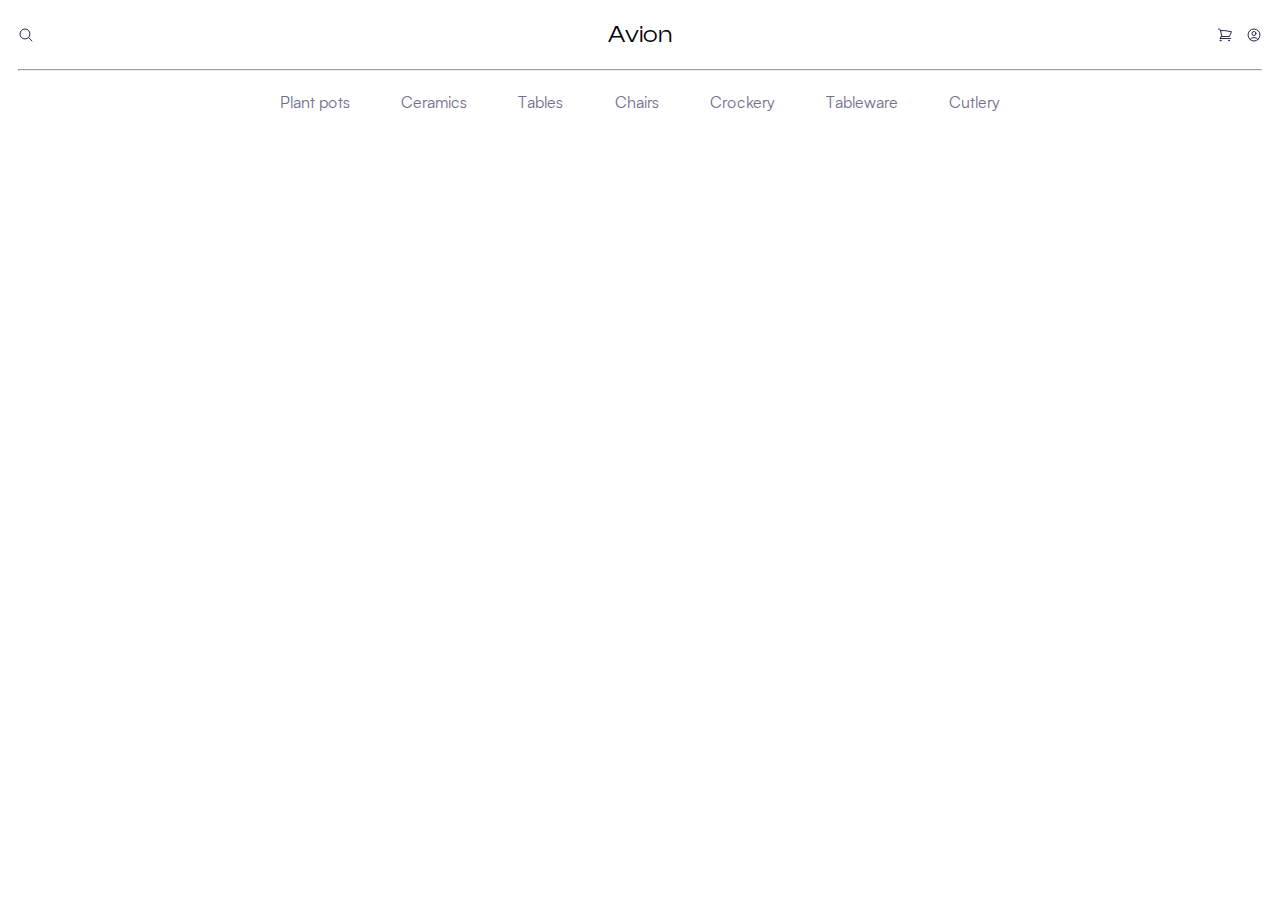
==== index.html @ 908e2b6c "Add files via upload" ====
<!DOCTYPE html>
<html lang="en">
<head>
    <meta charset="UTF-8">
    <meta name="viewport" content="width=device-width, initial-scale=1.0">
    <title>Document</title>
    <link rel="stylesheet" href="css/main.css">
</head>
<body>
    <header>
        <div>
            <svg xmlns="http://www.w3.org/2000/svg" fill="none" viewBox="0 0 24 24" stroke-width="1.5" stroke="currentColor" class="w-6 h-6">
                <path stroke-linecap="round" stroke-linejoin="round" d="m21 21-5.197-5.197m0 0A7.5 7.5 0 1 0 5.196 5.196a7.5 7.5 0 0 0 10.607 10.607Z" />
              </svg>
              <span>Avion</span>
            <div class="icons">
                  <svg xmlns="http://www.w3.org/2000/svg" fill="none" viewBox="0 0 24 24" stroke-width="1.5" stroke="currentColor" class="w-6 h-6">
                    <path stroke-linecap="round" stroke-linejoin="round" d="M2.25 3h1.386c.51 0 .955.343 1.087.835l.383 1.437M7.5 14.25a3 3 0 0 0-3 3h15.75m-12.75-3h11.218c1.121-2.3 2.1-4.684 2.924-7.138a60.114 60.114 0 0 0-16.536-1.84M7.5 14.25 5.106 5.272M6 20.25a.75.75 0 1 1-1.5 0 .75.75 0 0 1 1.5 0Zm12.75 0a.75.75 0 1 1-1.5 0 .75.75 0 0 1 1.5 0Z" />
                  </svg>
                  <svg xmlns="http://www.w3.org/2000/svg" fill="none" viewBox="0 0 24 24" stroke-width="1.5" stroke="currentColor" class="w-6 h-6">
                    <path stroke-linecap="round" stroke-linejoin="round" d="M17.982 18.725A7.488 7.488 0 0 0 12 15.75a7.488 7.488 0 0 0-5.982 2.975m11.963 0a9 9 0 1 0-11.963 0m11.963 0A8.966 8.966 0 0 1 12 21a8.966 8.966 0 0 1-5.982-2.275M15 9.75a3 3 0 1 1-6 0 3 3 0 0 1 6 0Z" />
                  </svg>               
            </div>
        </div>
        <hr>
        <nav>
            <ul>
                <li><a href="">Plant pots</a></li>
                <li><a href="">Ceramics</a></li>
                <li><a href="">Tables</a></li>
                <li><a href="">Chairs</a></li>
                <li><a href="">Crockery</a></li>
                <li><a href="">Tableware</a></li>
                <li><a href="">Cutlery</a></li>
            </ul>
        </nav>
    </header>
    
</body>
</html>
---- css/main.css ----
@font-face {
    font-family: "ClashDisplay";
    src: url(../fonts/ClashDisplay-Light.woff2);
    font-weight: 200;
}

@font-face {
    font-family: "ClashDisplay";
    src: url(../fonts/ClashDisplay-Regular.woff2);
    font-weight: 400;
}

@font-face {
    font-family: "ClashDisplay";
    src: url(../fonts/ClashDisplay-Semibold.woff2);
    font-weight: 600;
}

@font-face {
    font-family: "ClashDisplay";
    src: url(../fonts/ClashDisplay-Bold.woff2);
    font-weight: 900;
}

@font-face {
    font-family: "Satoshi";
    src: url(../fonts/Satoshi-Regular.woff2);
    font-weight: 400;
}

* {
    margin: 0;
    padding: 0;
    box-sizing: border-box;
}

:root {
    --color-white: #ffffff;
    --color-black: #000000;
    --color-lite-gray: #f9f9f9;
    --color-dark-primary: #2a254b;
    --color-nav-links: #726e8d;
}

header {
    display: grid;
    row-gap: 20px;
    padding: 0 2vh;
    padding-top: 20px;

}

header>div {
    display: grid;
    grid-template-columns: repeat(3, 1fr);
    align-items: center;
}

header>div span {
    justify-self: center;
    font-family: ClashDisplay;
    font-size: 24px;
}

header>div div.icons {
    justify-self: end;
    display: grid;
    column-gap: 1vw;
    grid-template-columns: repeat(2, 1fr);
}

header>div svg{
    height: 16px;
    color: var(--color-dark-primary);
}

header nav {
    justify-self: center;
}

header nav ul {
    list-style-type: none;
    display: flex;
    column-gap: 4vw;
}

header nav ul a {
    text-decoration: none;
    color: var(--color-nav-links);
    font-family: Satoshi;
    font-size: 16px;
}

header nav ul a:hover {
    color: var(--color-dark-primary);
    transition: all 0.7s;
}
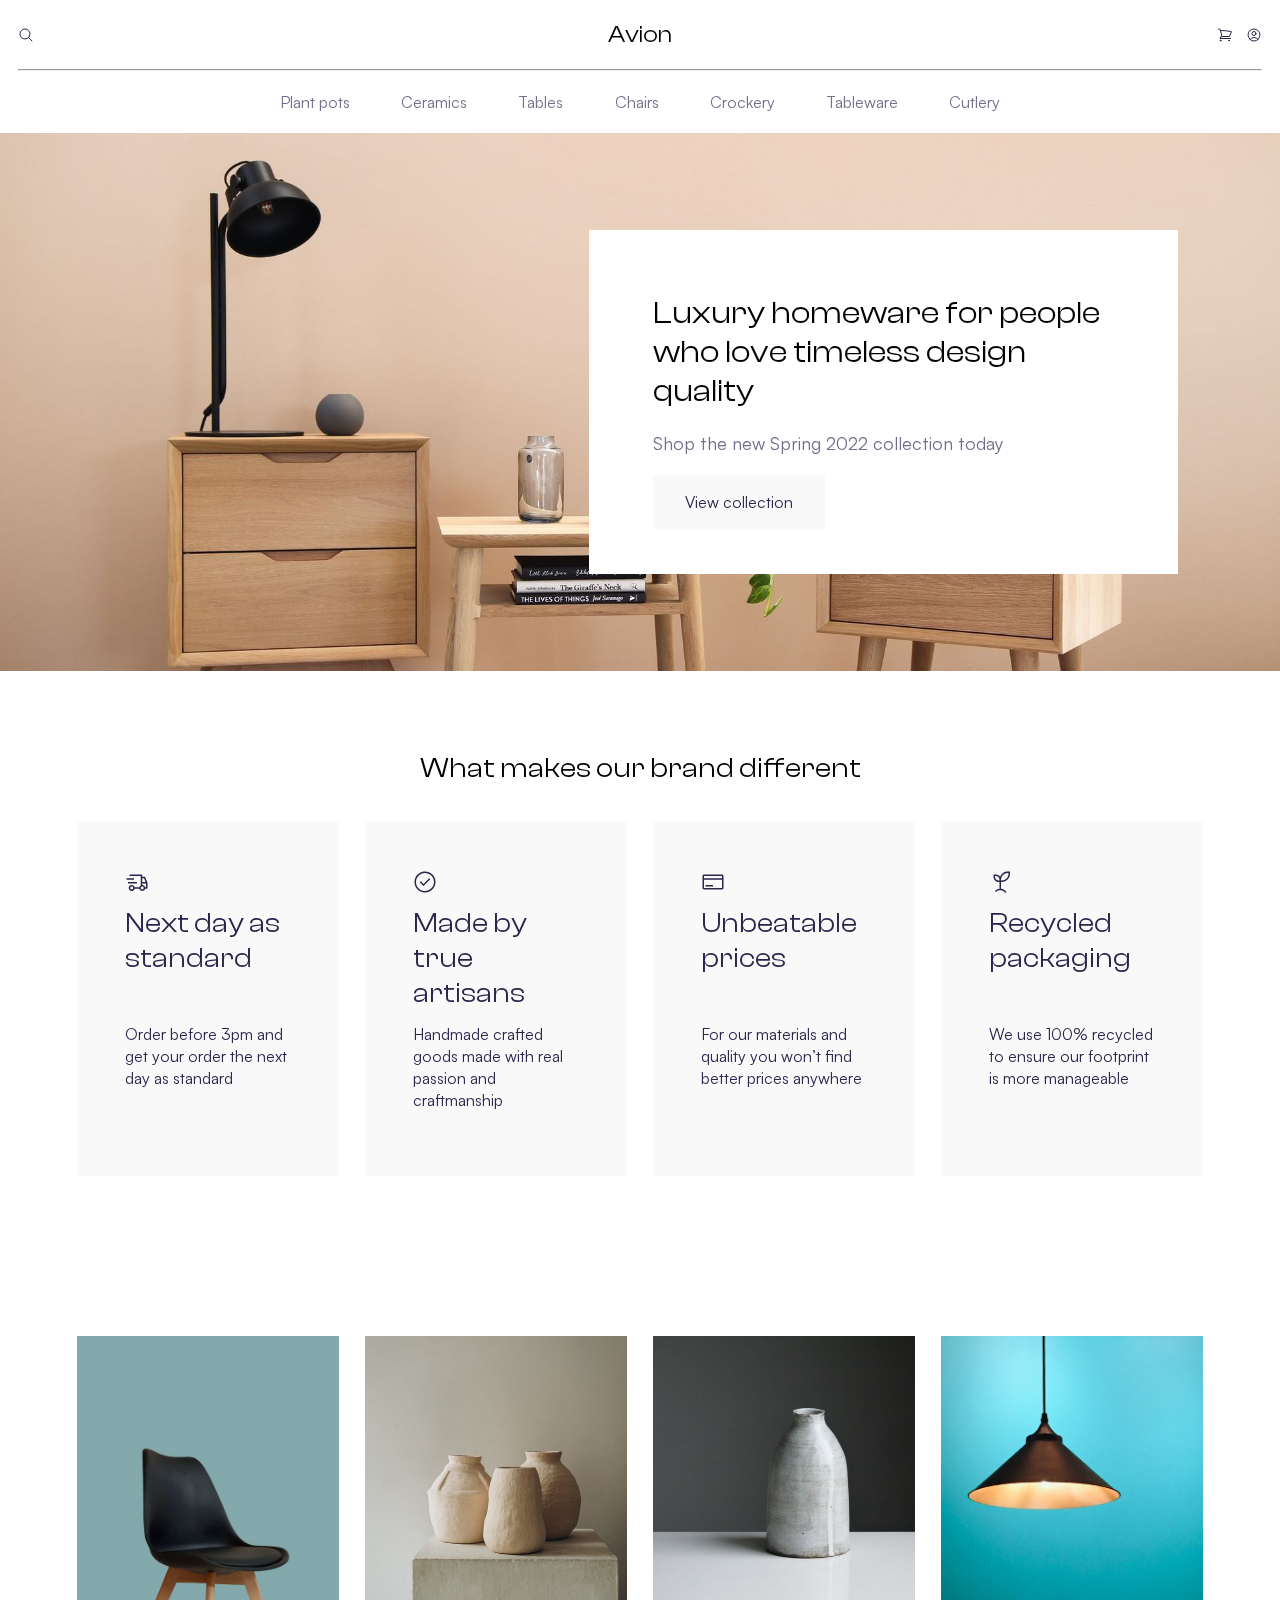
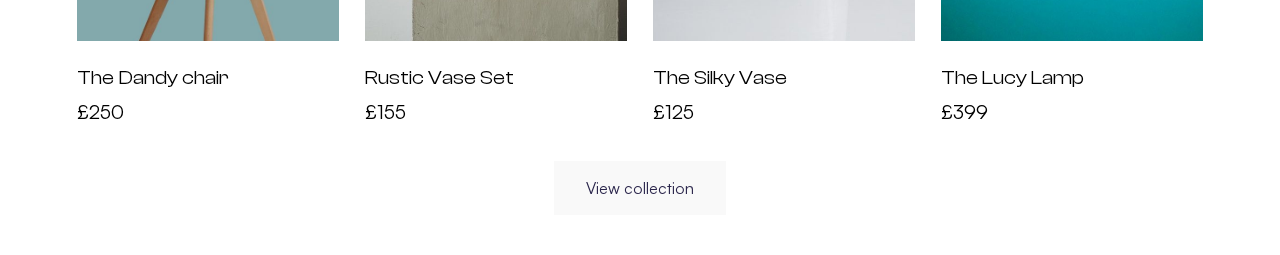
==== commit cc2fa4e3: "Add files via upload" ====
--- a/index.html
+++ b/index.html
@@ -35,6 +35,76 @@
             </ul>
         </nav>
     </header>
-    
+    <main>
+        <section class="header">
+            <div>
+                <h1>Luxury homeware for people who love timeless design quality</h1>
+                <span>Shop the new Spring 2022 collection today</span>
+                <a href="" class="btn">View collection</a>
+            </div>
+        </section>
+        <section class="our-brand">
+            <h2>What makes our brand different</h2>
+            <div>
+                <article>
+                    <svg width="24" height="24" viewBox="0 0 24 24" fill="none" xmlns="http://www.w3.org/2000/svg">
+                        <rect width="24" height="24" fill="white" style="mix-blend-mode:multiply"/>
+                        <path d="M12 12H3V13.5H12V12Z" fill="#2A254B"/>
+                        <path d="M9 8.25H1.5V9.75H9V8.25Z" fill="#2A254B"/>
+                        <path d="M22.4392 12.4548L20.1892 7.2048C20.1315 7.06979 20.0355 6.95469 19.9129 6.87383C19.7904 6.79297 19.6468 6.74991 19.5 6.75H17.25V5.25C17.25 5.05109 17.171 4.86032 17.0303 4.71967C16.8897 4.57902 16.6989 4.5 16.5 4.5H4.5V6H15.75V15.4172C15.4083 15.6156 15.1092 15.8797 14.8701 16.1943C14.6309 16.5089 14.4564 16.8677 14.3566 17.25H9.64342C9.46088 16.543 9.02675 15.9269 8.42242 15.517C7.81809 15.1072 7.08504 14.9319 6.36067 15.0239C5.63631 15.1159 4.97038 15.4689 4.48768 16.0168C4.00499 16.5647 3.73869 17.2698 3.73869 18C3.73869 18.7302 4.00499 19.4353 4.48768 19.9832C4.97038 20.5311 5.63631 20.8841 6.36067 20.9761C7.08504 21.0681 7.81809 20.8928 8.42242 20.483C9.02675 20.0731 9.46088 19.457 9.64342 18.75H14.3566C14.5201 19.3933 14.8934 19.9638 15.4174 20.3712C15.9414 20.7787 16.5862 20.9999 17.25 20.9999C17.9138 20.9999 18.5586 20.7787 19.0826 20.3712C19.6066 19.9638 19.9799 19.3933 20.1434 18.75H21.75C21.9489 18.75 22.1397 18.671 22.2803 18.5303C22.421 18.3897 22.5 18.1989 22.5 18V12.75C22.5 12.6485 22.4793 12.548 22.4392 12.4548ZM6.75 19.5C6.45333 19.5 6.16332 19.412 5.91665 19.2472C5.66997 19.0824 5.47771 18.8481 5.36418 18.574C5.25065 18.2999 5.22094 17.9983 5.27882 17.7074C5.3367 17.4164 5.47956 17.1491 5.68934 16.9393C5.89912 16.7296 6.16639 16.5867 6.45736 16.5288C6.74834 16.4709 7.04994 16.5006 7.32403 16.6142C7.59811 16.7277 7.83238 16.92 7.9972 17.1666C8.16203 17.4133 8.25 17.7033 8.25 18C8.24954 18.3977 8.09136 18.779 7.81016 19.0602C7.52895 19.3414 7.14768 19.4995 6.75 19.5ZM17.25 8.25H19.0056L20.6129 12H17.25V8.25ZM17.25 19.5C16.9533 19.5 16.6633 19.412 16.4166 19.2472C16.17 19.0824 15.9777 18.8481 15.8642 18.574C15.7506 18.2999 15.7209 17.9983 15.7788 17.7074C15.8367 17.4164 15.9796 17.1491 16.1893 16.9393C16.3991 16.7296 16.6664 16.5867 16.9574 16.5288C17.2483 16.4709 17.5499 16.5006 17.824 16.6142C18.0981 16.7277 18.3324 16.92 18.4972 17.1666C18.662 17.4133 18.75 17.7033 18.75 18C18.7495 18.3977 18.5914 18.779 18.3102 19.0602C18.0289 19.3414 17.6477 19.4995 17.25 19.5ZM21 17.25H20.1434C19.9782 16.6076 19.6045 16.0382 19.0808 15.631C18.5572 15.2239 17.9133 15.0019 17.25 15V13.5H21V17.25Z" fill="#2A254B"/>
+                        </svg>                                            
+                    <h3>Next day as standard</h3>
+                    <p>Order before 3pm and get your order the next day as standard</p>
+                </article>
+                <article>
+                    <svg width="24" height="24" viewBox="0 0 24 24" fill="none" xmlns="http://www.w3.org/2000/svg">
+                        <rect width="24" height="24" fill="white" style="mix-blend-mode:multiply"/>
+                        <path d="M10.5 16.0605L6.75 12.3097L7.80976 11.25L10.5 13.9395L16.1888 8.25L17.25 9.31125L10.5 16.0605Z" fill="#2A254B"/>
+                        <path d="M12 1.5C9.9233 1.5 7.89323 2.11581 6.16652 3.26957C4.4398 4.42332 3.09399 6.0632 2.29927 7.98182C1.50455 9.90045 1.29661 12.0116 1.70176 14.0484C2.1069 16.0852 3.10693 17.9562 4.57538 19.4246C6.04383 20.8931 7.91476 21.8931 9.95156 22.2982C11.9884 22.7034 14.0996 22.4955 16.0182 21.7007C17.9368 20.906 19.5767 19.5602 20.7304 17.8335C21.8842 16.1068 22.5 14.0767 22.5 12C22.5 9.21523 21.3938 6.54451 19.4246 4.57538C17.4555 2.60625 14.7848 1.5 12 1.5ZM12 21C10.22 21 8.47992 20.4722 6.99987 19.4832C5.51983 18.4943 4.36628 17.0887 3.68509 15.4442C3.0039 13.7996 2.82567 11.99 3.17294 10.2442C3.5202 8.49836 4.37737 6.89471 5.63604 5.63604C6.89472 4.37737 8.49836 3.5202 10.2442 3.17293C11.99 2.82567 13.7996 3.0039 15.4442 3.68508C17.0887 4.36627 18.4943 5.51983 19.4832 6.99987C20.4722 8.47991 21 10.22 21 12C21 14.3869 20.0518 16.6761 18.364 18.364C16.6761 20.0518 14.387 21 12 21Z" fill="#2A254B"/>
+                        </svg>
+                    <h3>Made by true artisans</h3>
+                    <p>Handmade crafted goods made with real passion and craftmanship</p>
+                </article>
+                <article>
+                    <svg width="24" height="24" viewBox="0 0 24 24" fill="none" xmlns="http://www.w3.org/2000/svg">
+                        <rect width="24" height="24" fill="white" style="mix-blend-mode:multiply"/>
+                        <path d="M21 4.5H3C2.60218 4.5 2.22064 4.65804 1.93934 4.93934C1.65804 5.22064 1.5 5.60218 1.5 6V18C1.5 18.3978 1.65804 18.7794 1.93934 19.0607C2.22064 19.342 2.60218 19.5 3 19.5H21C21.3978 19.5 21.7794 19.342 22.0607 19.0607C22.342 18.7794 22.5 18.3978 22.5 18V6C22.5 5.60218 22.342 5.22064 22.0607 4.93934C21.7794 4.65804 21.3978 4.5 21 4.5ZM21 6V8.25H3V6H21ZM3 18V9.75H21V18H3Z" fill="#2A254B"/>
+                        <path d="M12 15H4.5V16.5H12V15Z" fill="#2A254B"/>
+                        </svg>                                           
+                    <h3>Unbeatable prices</h3>
+                    <p>For our materials and quality you won’t find better prices anywhere</p>
+                </article>
+                <article>
+                    <svg width="24" height="24" viewBox="0 0 24 24" fill="none" xmlns="http://www.w3.org/2000/svg">
+                        <rect width="24" height="24" fill="white" style="mix-blend-mode:multiply"/>
+                        <path d="M18.75 1.5C17.0878 1.50275 15.4651 2.00708 14.0942 2.94704C12.7232 3.887 11.6679 5.21881 11.0662 6.7683C10.5841 6.06903 9.93949 5.49727 9.18767 5.10216C8.43584 4.70705 7.59932 4.50041 6.75 4.5H4.5V6.75C4.50155 8.14191 5.05517 9.47637 6.0394 10.4606C7.02363 11.4448 8.35809 11.9985 9.75 12H10.5V18.787C8.7773 18.9554 7.16718 19.7191 5.94675 20.9465L7.00725 22.0071C7.63464 21.3798 8.39333 20.8995 9.22869 20.6006C10.064 20.3018 10.9553 20.192 11.8382 20.279C12.7211 20.3661 13.5737 20.6478 14.3347 21.104C15.0956 21.5602 15.7459 22.1794 16.2387 22.9172L17.4849 22.0826C16.8701 21.1638 16.0593 20.3926 15.111 19.8244C14.1626 19.2562 13.1002 18.9052 12 18.7965V12H12.75C14.9373 11.9975 17.0343 11.1275 18.5809 9.58089C20.1275 8.03425 20.9975 5.93727 21 3.75V1.5H18.75ZM9.75 10.5C8.75579 10.4989 7.80262 10.1034 7.0996 9.4004C6.39658 8.69738 6.00113 7.74421 6 6.75V6H6.75C7.74423 6.00107 8.69744 6.3965 9.40047 7.09953C10.1035 7.80256 10.4989 8.75577 10.5 9.75V10.5H9.75ZM19.5 3.75C19.498 5.5396 18.7862 7.25534 17.5208 8.52078C16.2553 9.78622 14.5396 10.498 12.75 10.5H12V9.75C12.002 7.9604 12.7138 6.24466 13.9792 4.97922C15.2447 3.71378 16.9604 3.00199 18.75 3H19.5V3.75Z" fill="#2A254B"/>
+                        </svg>      
+                    <h3>Recycled packaging</h3>
+                    <p>We use 100% recycled to ensure our footprint is more manageable</p>
+                </article>
+            </div>
+        </section>
+        <section class="new-tovar">
+            <div>
+                <article>
+                    <img src="image/tovar/stul.jpg" alt="">
+                    <p>The Dandy chair<span>£250</span></p>
+                </article>
+                <article>
+                    <img src="image/tovar/gorshok.jpg" alt="">
+                    <p>Rustic Vase Set<span>£155</span></p>
+                </article>
+                <article>
+                    <img src="image/tovar/vaza.jpg" alt="">
+                    <p>The Silky Vase<span>£125</span></p>
+                </article>
+                <article>
+                    <img src="image/tovar/svetilnik.jpg" alt="">
+                    <p>The Lucy Lamp<span>£399</span></p>
+                </article>
+            </div>
+            <a href="" class="btn">View collection</a>
+        </section>
+    </main>
 </body>
 </html>--- a/css/main.css
+++ b/css/main.css
@@ -42,12 +42,25 @@
     --color-nav-links: #726e8d;
 }
 
+.btn {
+    text-decoration: none;
+    color: var(--color-dark-primary);
+    background-color: var(--color-lite-gray);
+    padding: 16px 32px;
+    font-family: Satoshi;
+    font-size: 16px;
+}
+
+.btn:hover {
+    transition: all 0.8s;
+    color: var(--color-lite-gray);
+    background-color: var(--color-dark-primary);
+}
+
 header {
     display: grid;
     row-gap: 20px;
-    padding: 0 2vh;
-    padding-top: 20px;
-
+    padding: 20px 2vh;
 }
 
 header>div {
@@ -94,4 +107,134 @@
 header nav ul a:hover {
     color: var(--color-dark-primary);
     transition: all 0.7s;
+}
+
+main section.header {
+    background-image: url(../image/sectionheader.jpg);
+    height: 42vw;
+    background-size: cover;
+    background-repeat: no-repeat;
+    background-position: 0% 20%;
+    display: grid;
+    grid-template-columns: repeat(2, 1fr);
+    align-items: center;
+    padding-right: 8vw;
+}
+
+main section.header div {
+    display: grid;
+    row-gap: 20px;
+    background-color: var(--color-white);
+    grid-column: 2/3;
+    grid-template-rows: max-content;
+    height: 64%;
+    padding: 5vw;
+    align-items: center;
+}
+
+main section.header div h1 {
+    font-family: "ClashDisplay";
+    font-size: 32px;
+    font-weight: 400;
+}
+
+main section.header div span {
+    font-family: "Satoshi";
+    font-size: 18px;
+    color: var(--color-nav-links);
+}
+
+main section.header div a {
+    align-self: end;
+    justify-self: start;
+
+}
+
+main section.our-brand {
+    padding: 80px 6vw;
+    display: grid;
+    row-gap: 36px;
+}
+
+main section.our-brand h2 {
+    font-family: "ClashDisplay";
+    font-size: 28px;
+    text-align: center;
+    font-weight: 400;
+}
+
+main section.our-brand div {
+    display: grid;
+    grid-template-columns: repeat(4, 1fr);
+    column-gap: 2vw;
+}
+
+main section.our-brand div article {
+    display: grid;
+    grid-template-rows: 24px repeat(2, 1fr);
+    row-gap: 12px;
+    padding: 48px;
+    background-color: var(--color-lite-gray);
+    color: var(--color-dark-primary);
+}
+
+main section.our-brand div article svg {
+    height: 100%;
+}
+
+main section.our-brand div article h3 {
+    font-family: "ClashDisplay";
+    font-size: 28px;
+    font-weight: 400;
+}
+
+main section.our-brand div article p {
+    font-family: Satoshi;
+}
+
+main section.new-tovar {
+    padding: 80px 6vw;
+    display: grid;
+    row-gap: 36px;
+    padding-bottom: 40px;
+}
+
+main section.new-tovar div {
+    display: grid;
+    column-gap: 2vw;
+    grid-template-columns: repeat(4, 1fr);
+}
+
+main section.new-tovar article {
+    display: grid;
+    grid-template-rows: 305px 1fr;
+    row-gap: 24px;
+}
+
+main section.new-tovar div img {
+    width: 100%;
+    height: 100%;
+    object-fit: cover;
+}
+
+main section.new-tovar article:hover {
+    transform: scale(1.05);
+    transition: all 0.8s;
+}
+
+main section.new-tovar div p {
+    font-family: "ClashDisplay";
+    font-size: 20px;
+    font-weight: 400;
+    display: flex;
+    flex-direction: column;
+    row-gap: 8px;
+}
+
+main section.new-tovar div p span {
+    font-family: Satoshi;
+}
+
+main section.new-tovar a {
+    justify-self: center;
 }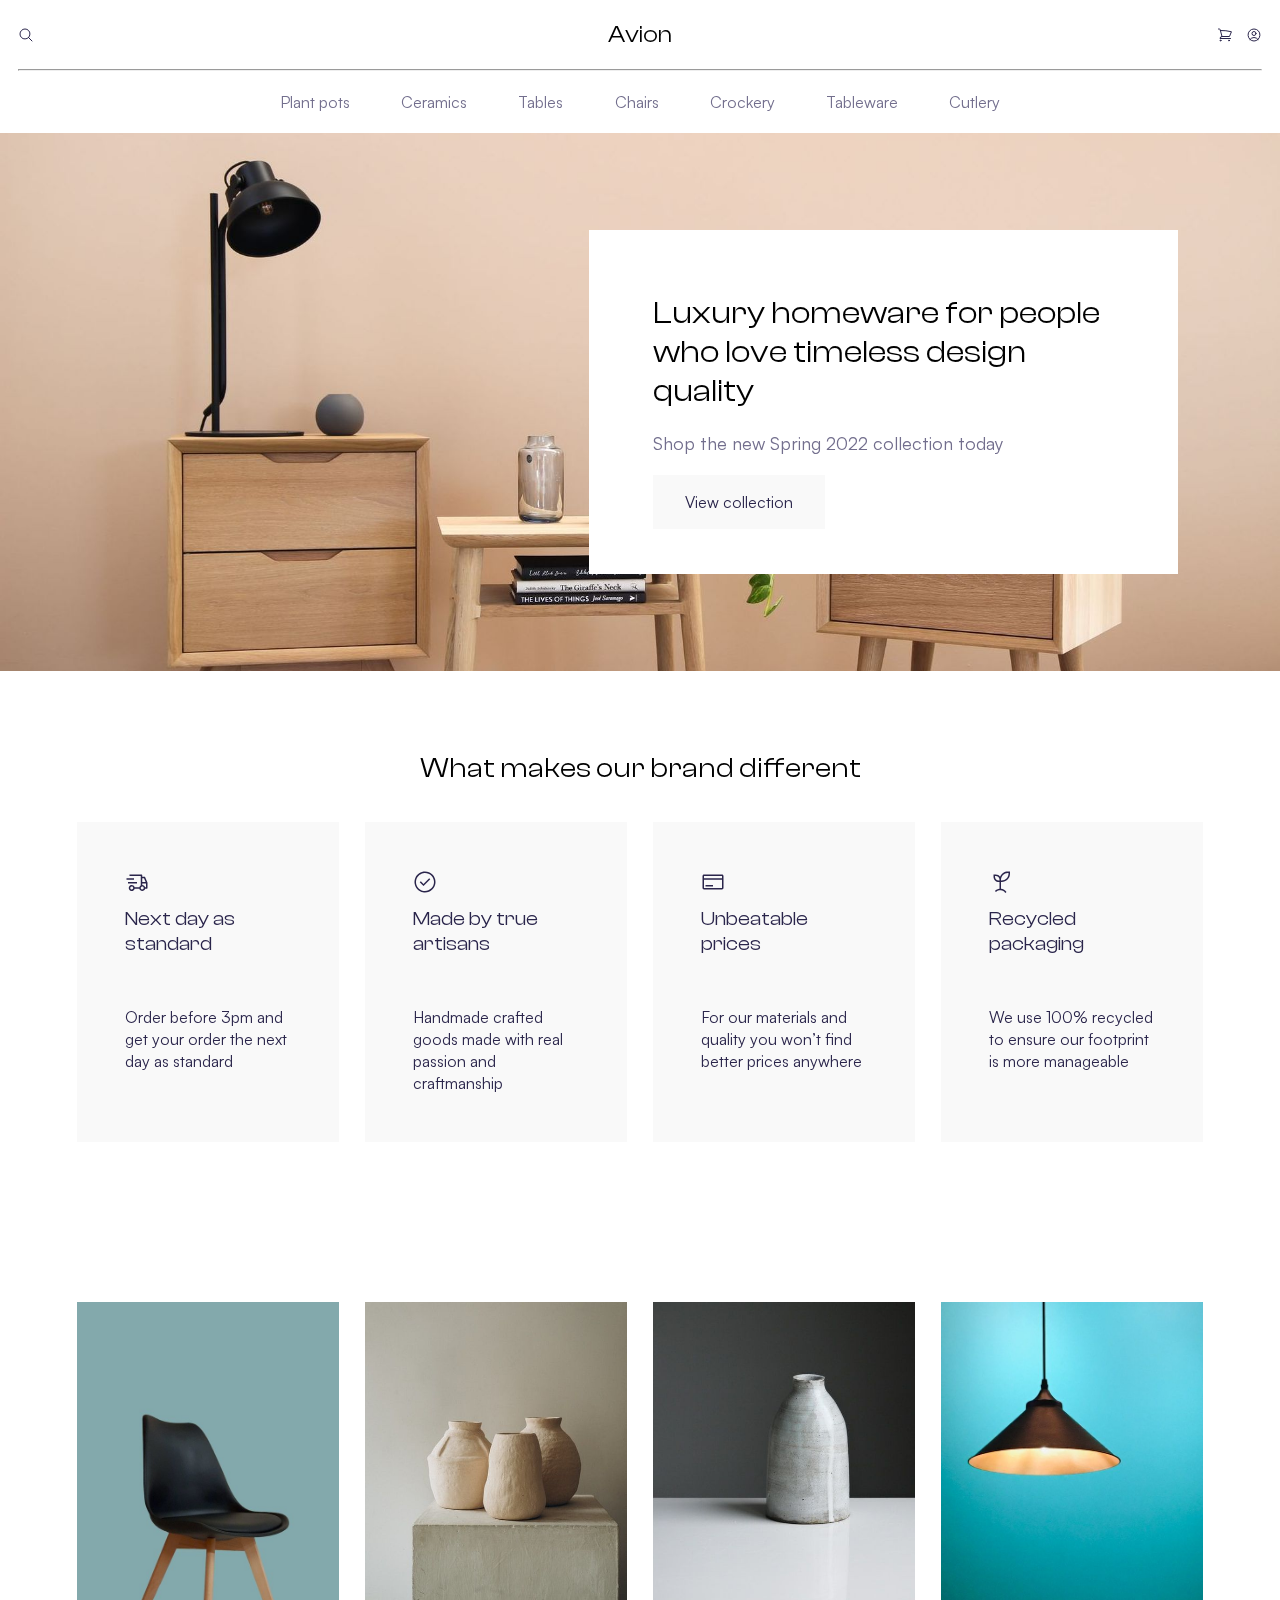
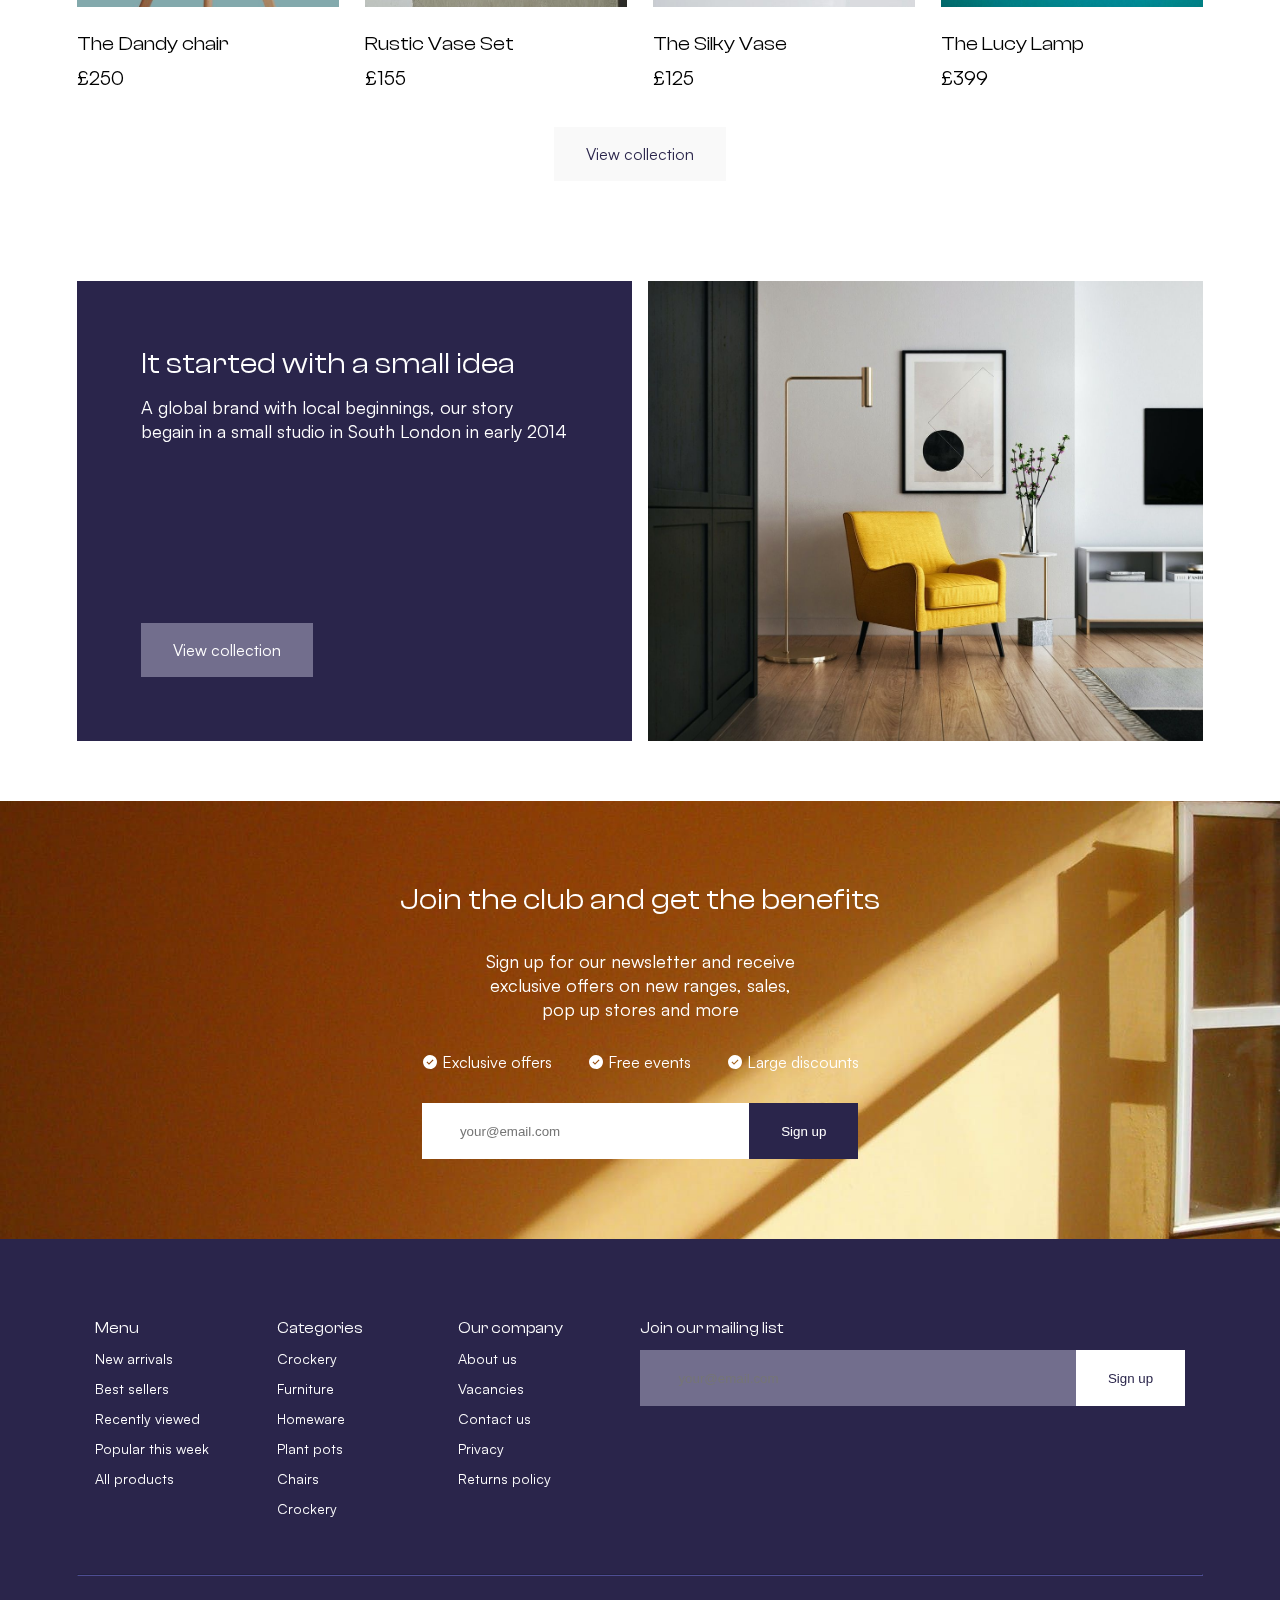
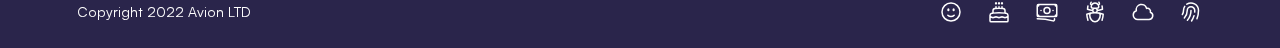
==== commit 1945a5af: "Add files via upload" ====
--- a/index.html
+++ b/index.html
@@ -105,6 +105,118 @@
             </div>
             <a href="" class="btn">View collection</a>
         </section>
+        <section class="started">
+            <div>
+                <h2>It started with a small idea</h2>
+                <span>A global brand with local beginnings, our story begain in a small studio in South London in early 2014</span>
+                <a href="" class="btn">View collection</a>
+            </div>
+            <img src="image/comnata.jpg" alt="">
+        </section>
+        <section class="form">
+            <h2>Join the club and get the benefits</h2>
+            <p>Sign up for our newsletter and receive exclusive offers on new ranges, sales, pop up stores and more</p>
+            <ul>
+                <li>
+                    <svg width="16" height="16" viewBox="0 0 16 16" fill="none" xmlns="http://www.w3.org/2000/svg">
+                        <rect width="16" height="16" fill="white" style="mix-blend-mode:multiply"/>
+                        <path d="M8 1C6.61553 1 5.26216 1.41054 4.11101 2.17971C2.95987 2.94888 2.06266 4.04213 1.53285 5.32122C1.00303 6.6003 0.86441 8.00776 1.13451 9.36563C1.4046 10.7235 2.07129 11.9708 3.05026 12.9497C4.02922 13.9287 5.2765 14.5954 6.63437 14.8655C7.99224 15.1356 9.3997 14.997 10.6788 14.4672C11.9579 13.9373 13.0511 13.0401 13.8203 11.889C14.5895 10.7378 15 9.38447 15 8C15 6.14348 14.2625 4.36301 12.9497 3.05025C11.637 1.7375 9.85652 1 8 1ZM7 10.7954L4.5 8.2954L5.2953 7.5L7 9.2046L10.705 5.5L11.5029 6.29295L7 10.7954Z" fill="white"/>
+                        </svg>                        
+                    <span>Exclusive offers</span>
+                </li>
+                <li>
+                    <svg width="16" height="16" viewBox="0 0 16 16" fill="none" xmlns="http://www.w3.org/2000/svg">
+                        <rect width="16" height="16" fill="white" style="mix-blend-mode:multiply"/>
+                        <path d="M8 1C6.61553 1 5.26216 1.41054 4.11101 2.17971C2.95987 2.94888 2.06266 4.04213 1.53285 5.32122C1.00303 6.6003 0.86441 8.00776 1.13451 9.36563C1.4046 10.7235 2.07129 11.9708 3.05026 12.9497C4.02922 13.9287 5.2765 14.5954 6.63437 14.8655C7.99224 15.1356 9.3997 14.997 10.6788 14.4672C11.9579 13.9373 13.0511 13.0401 13.8203 11.889C14.5895 10.7378 15 9.38447 15 8C15 6.14348 14.2625 4.36301 12.9497 3.05025C11.637 1.7375 9.85652 1 8 1ZM7 10.7954L4.5 8.2954L5.2953 7.5L7 9.2046L10.705 5.5L11.5029 6.29295L7 10.7954Z" fill="white"/>
+                        </svg>                        
+                    <span>Free events</span>
+                </li>
+                <li>
+                    <svg width="16" height="16" viewBox="0 0 16 16" fill="none" xmlns="http://www.w3.org/2000/svg">
+                        <rect width="16" height="16" fill="white" style="mix-blend-mode:multiply"/>
+                        <path d="M8 1C6.61553 1 5.26216 1.41054 4.11101 2.17971C2.95987 2.94888 2.06266 4.04213 1.53285 5.32122C1.00303 6.6003 0.86441 8.00776 1.13451 9.36563C1.4046 10.7235 2.07129 11.9708 3.05026 12.9497C4.02922 13.9287 5.2765 14.5954 6.63437 14.8655C7.99224 15.1356 9.3997 14.997 10.6788 14.4672C11.9579 13.9373 13.0511 13.0401 13.8203 11.889C14.5895 10.7378 15 9.38447 15 8C15 6.14348 14.2625 4.36301 12.9497 3.05025C11.637 1.7375 9.85652 1 8 1ZM7 10.7954L4.5 8.2954L5.2953 7.5L7 9.2046L10.705 5.5L11.5029 6.29295L7 10.7954Z" fill="white"/>
+                        </svg>                        
+                    <span>Large discounts</span>
+                </li>
+            </ul>
+            <form action="">
+                <input type="text" placeholder="your@email.com">
+                <input type="submit" value="Sign up">
+            </form>
+        </section>
     </main>
+    <footer>
+        <header>
+            <ul>
+                <li class="zag">Menu</li>
+                <li>New arrivals</li>
+                <li>Best sellers</li>
+                <li>Recently viewed</li>
+                <li>Popular this week</li>
+                <li>All products</li>
+            </ul>
+            <ul>
+                <li class="zag">Categories</li>
+                <li>Crockery</li>
+                <li>Furniture</li>
+                <li>Homeware</li>
+                <li>Plant pots</li>
+                <li>Chairs</li>
+                <li>Crockery</li>
+            </ul>
+            <ul>
+                <li class="zag">Our company</li>
+                <li>About us</li>
+                <li>Vacancies</li>
+                <li>Contact us</li>
+                <li>Privacy</li>
+                <li>Returns policy</li>
+            </ul>
+            <form action="">
+                <h4>Join our mailing list</h4>
+                <div>
+                    <input type="text" placeholder="your@email.com">
+                    <input type="submit" value="Sign up">
+                </div>
+            </form>
+        </header>
+        <hr>
+        <footer>
+            <span>Copyright 2022 Avion LTD</span>
+            <ul>
+                <li><a href="">
+                    <svg xmlns="http://www.w3.org/2000/svg" fill="none" viewBox="0 0 24 24" stroke-width="1.5" stroke="currentColor" class="w-6 h-6">
+                        <path stroke-linecap="round" stroke-linejoin="round" d="M15.182 15.182a4.5 4.5 0 0 1-6.364 0M21 12a9 9 0 1 1-18 0 9 9 0 0 1 18 0ZM9.75 9.75c0 .414-.168.75-.375.75S9 10.164 9 9.75 9.168 9 9.375 9s.375.336.375.75Zm-.375 0h.008v.015h-.008V9.75Zm5.625 0c0 .414-.168.75-.375.75s-.375-.336-.375-.75.168-.75.375-.75.375.336.375.75Zm-.375 0h.008v.015h-.008V9.75Z" />
+                      </svg>
+                                            
+                </a></li>
+                <li><a href="">
+                    <svg xmlns="http://www.w3.org/2000/svg" fill="none" viewBox="0 0 24 24" stroke-width="1.5" stroke="currentColor" class="w-6 h-6">
+                        <path stroke-linecap="round" stroke-linejoin="round" d="M12 8.25v-1.5m0 1.5c-1.355 0-2.697.056-4.024.166C6.845 8.51 6 9.473 6 10.608v2.513m6-4.871c1.355 0 2.697.056 4.024.166C17.155 8.51 18 9.473 18 10.608v2.513M15 8.25v-1.5m-6 1.5v-1.5m12 9.75-1.5.75a3.354 3.354 0 0 1-3 0 3.354 3.354 0 0 0-3 0 3.354 3.354 0 0 1-3 0 3.354 3.354 0 0 0-3 0 3.354 3.354 0 0 1-3 0L3 16.5m15-3.379a48.474 48.474 0 0 0-6-.371c-2.032 0-4.034.126-6 .371m12 0c.39.049.777.102 1.163.16 1.07.16 1.837 1.094 1.837 2.175v5.169c0 .621-.504 1.125-1.125 1.125H4.125A1.125 1.125 0 0 1 3 20.625v-5.17c0-1.08.768-2.014 1.837-2.174A47.78 47.78 0 0 1 6 13.12M12.265 3.11a.375.375 0 1 1-.53 0L12 2.845l.265.265Zm-3 0a.375.375 0 1 1-.53 0L9 2.845l.265.265Zm6 0a.375.375 0 1 1-.53 0L15 2.845l.265.265Z" />
+                      </svg>                      
+                </a></li>
+                <li><a href="">
+                    <svg xmlns="http://www.w3.org/2000/svg" fill="none" viewBox="0 0 24 24" stroke-width="1.5" stroke="currentColor" class="w-6 h-6">
+                        <path stroke-linecap="round" stroke-linejoin="round" d="M2.25 18.75a60.07 60.07 0 0 1 15.797 2.101c.727.198 1.453-.342 1.453-1.096V18.75M3.75 4.5v.75A.75.75 0 0 1 3 6h-.75m0 0v-.375c0-.621.504-1.125 1.125-1.125H20.25M2.25 6v9m18-10.5v.75c0 .414.336.75.75.75h.75m-1.5-1.5h.375c.621 0 1.125.504 1.125 1.125v9.75c0 .621-.504 1.125-1.125 1.125h-.375m1.5-1.5H21a.75.75 0 0 0-.75.75v.75m0 0H3.75m0 0h-.375a1.125 1.125 0 0 1-1.125-1.125V15m1.5 1.5v-.75A.75.75 0 0 0 3 15h-.75M15 10.5a3 3 0 1 1-6 0 3 3 0 0 1 6 0Zm3 0h.008v.008H18V10.5Zm-12 0h.008v.008H6V10.5Z" />
+                      </svg>                                            
+                </a></li>
+                <li><a href="">
+                    <svg xmlns="http://www.w3.org/2000/svg" fill="none" viewBox="0 0 24 24" stroke-width="1.5" stroke="currentColor" class="w-6 h-6">
+                        <path stroke-linecap="round" stroke-linejoin="round" d="M12 12.75c1.148 0 2.278.08 3.383.237 1.037.146 1.866.966 1.866 2.013 0 3.728-2.35 6.75-5.25 6.75S6.75 18.728 6.75 15c0-1.046.83-1.867 1.866-2.013A24.204 24.204 0 0 1 12 12.75Zm0 0c2.883 0 5.647.508 8.207 1.44a23.91 23.91 0 0 1-1.152 6.06M12 12.75c-2.883 0-5.647.508-8.208 1.44.125 2.104.52 4.136 1.153 6.06M12 12.75a2.25 2.25 0 0 0 2.248-2.354M12 12.75a2.25 2.25 0 0 1-2.248-2.354M12 8.25c.995 0 1.971-.08 2.922-.236.403-.066.74-.358.795-.762a3.778 3.778 0 0 0-.399-2.25M12 8.25c-.995 0-1.97-.08-2.922-.236-.402-.066-.74-.358-.795-.762a3.734 3.734 0 0 1 .4-2.253M12 8.25a2.25 2.25 0 0 0-2.248 2.146M12 8.25a2.25 2.25 0 0 1 2.248 2.146M8.683 5a6.032 6.032 0 0 1-1.155-1.002c.07-.63.27-1.222.574-1.747m.581 2.749A3.75 3.75 0 0 1 15.318 5m0 0c.427-.283.815-.62 1.155-.999a4.471 4.471 0 0 0-.575-1.752M4.921 6a24.048 24.048 0 0 0-.392 3.314c1.668.546 3.416.914 5.223 1.082M19.08 6c.205 1.08.337 2.187.392 3.314a23.882 23.882 0 0 1-5.223 1.082" />
+                      </svg>                                            
+                </a></li>
+                <li><a href="">
+                    <svg xmlns="http://www.w3.org/2000/svg" fill="none" viewBox="0 0 24 24" stroke-width="1.5" stroke="currentColor" class="w-6 h-6">
+                        <path stroke-linecap="round" stroke-linejoin="round" d="M2.25 15a4.5 4.5 0 0 0 4.5 4.5H18a3.75 3.75 0 0 0 1.332-7.257 3 3 0 0 0-3.758-3.848 5.25 5.25 0 0 0-10.233 2.33A4.502 4.502 0 0 0 2.25 15Z" />
+                      </svg>                                            
+                </a></li>
+                <li><a href="">
+                    <svg xmlns="http://www.w3.org/2000/svg" fill="none" viewBox="0 0 24 24" stroke-width="1.5" stroke="currentColor" class="w-6 h-6">
+                        <path stroke-linecap="round" stroke-linejoin="round" d="M7.864 4.243A7.5 7.5 0 0 1 19.5 10.5c0 2.92-.556 5.709-1.568 8.268M5.742 6.364A7.465 7.465 0 0 0 4.5 10.5a7.464 7.464 0 0 1-1.15 3.993m1.989 3.559A11.209 11.209 0 0 0 8.25 10.5a3.75 3.75 0 1 1 7.5 0c0 .527-.021 1.049-.064 1.565M12 10.5a14.94 14.94 0 0 1-3.6 9.75m6.633-4.596a18.666 18.666 0 0 1-2.485 5.33" />
+                      </svg>                                           
+                </a></li>
+            </ul>
+        </footer>
+    </footer>
 </body>
 </html>--- a/css/main.css
+++ b/css/main.css
@@ -55,6 +55,12 @@
     transition: all 0.8s;
     color: var(--color-lite-gray);
     background-color: var(--color-dark-primary);
+}
+
+h2 {
+    font-family: "ClashDisplay";
+    font-weight: normal;
+    font-size: 30px;
 }
 
 header {
@@ -184,7 +190,7 @@
 
 main section.our-brand div article h3 {
     font-family: "ClashDisplay";
-    font-size: 28px;
+    font-size: 20px;
     font-weight: 400;
 }
 
@@ -237,4 +243,184 @@
 
 main section.new-tovar a {
     justify-self: center;
-}+}
+
+main section.started {
+    display: grid;
+    grid-template-columns: repeat(2, 1fr);
+    grid-template-rows: 36vw;
+    column-gap: 16px;
+    padding: 60px 6vw;
+}
+
+main section.started div {
+    background-color: var(--color-dark-primary);
+    padding: 5vw;
+    color: var(--color-white);
+    display: grid;
+    grid-template-rows: max-content;
+    row-gap: 12px;
+}
+
+main section.started div h2 {
+    font-family: "ClashDisplay";
+    font-weight: normal;
+    font-size: 30px;
+}
+
+main section.started div span {
+    font-family: Satoshi;
+    font-weight: normal;
+    font-size: 18px;
+}
+
+main section.started div a {
+    justify-self: start;
+    align-self: end;
+    background-color: var(--color-nav-links);
+    color: var(--color-white);
+}
+
+main section.started img {
+    width: 100%;
+    height: 100%;
+    object-fit: cover;
+}
+
+main section.form {
+    display: grid;
+    row-gap: 30px;
+    justify-items: center;
+    background-image: url(../image/sun.jpg);
+    background-size: cover;
+    background-position: 0% 50%;
+    color: var(--color-white);
+    padding: 80px 0;
+}
+
+main section.form p {
+    font-family: Satoshi;
+    font-weight: normal;
+    font-size: 18px;
+    width: 25vw;
+    text-align: center;
+}
+
+main section.form ul {
+    display: flex;
+    column-gap: 36px;
+}
+
+main section.form ul li {
+    display: grid;
+    grid-template-columns: 16px 1fr;
+    column-gap: 4px;
+    align-items: center;
+    font-family: Satoshi;
+    font-weight: normal;
+    font-size: 16px;
+}
+
+main section.form form {
+    display: grid;
+    grid-template-rows: 56px;
+    grid-template-columns: 3fr 1fr;
+}
+
+main section.form form input {
+    border-radius: 0;
+    border: none;
+    padding-left: 3vw;
+}
+
+main section.form form input[type=submit] {
+    color: var(--color-white);
+    background-color: var(--color-dark-primary);
+    padding: 0 32px;
+}
+
+body>footer {
+    display: grid;
+    row-gap: 24px;
+    padding: 60px 6vw 24px 6vw;
+    background-color: var(--color-dark-primary);
+    color: var(--color-white);
+}
+
+body>footer ul{
+    list-style-type: none;
+}
+
+footer header {
+    display: grid;
+    grid-template-columns: 1fr 1fr 1fr 3fr;
+}
+
+footer header ul li {
+    font-family: Satoshi;
+    font-size: 14px;
+    padding-bottom: 12px;
+}
+
+footer header ul li.zag {
+    font-family: "ClashDisplay";
+    font-size: 16px;
+}
+
+footer form h4 {
+    font-family: "ClashDisplay";
+    font-weight: normal;
+    font-size: 16px;
+}
+
+footer header form div {
+    display: grid;
+    grid-template-rows: 56px;
+    grid-template-columns: 4fr 1fr;
+    padding-top: 12px;
+}
+
+footer header form  div input{
+    border: none;
+    border-radius: 0;
+    padding-left: 3vw;
+    background-color: var(--color-nav-links);
+}
+
+footer header form  div input[type=submit] {
+    color: var(--color-white);
+    background-color: var(--color-white);
+    color: var(--color-dark-primary);
+    padding: 0 32px;
+}
+
+footer footer {
+    display: grid;
+    grid-template-columns: repeat(2, 1fr);
+    align-items: center;
+}
+
+footer footer span {
+    justify-self: start;
+    font-family: Satoshi;
+    font-weight: 400;
+    font-size: 14px;
+}
+
+footer footer ul {
+    display: grid;
+    grid-template-columns: repeat(6, 1fr);
+    grid-template-rows: 24px;
+    column-gap: 24px;
+    justify-self: end;
+}
+
+footer footer ul svg {
+    height: 100%;
+    color: var(--color-white);
+}
+
+footer hr {
+    border-color: #4E4D93;
+}
+
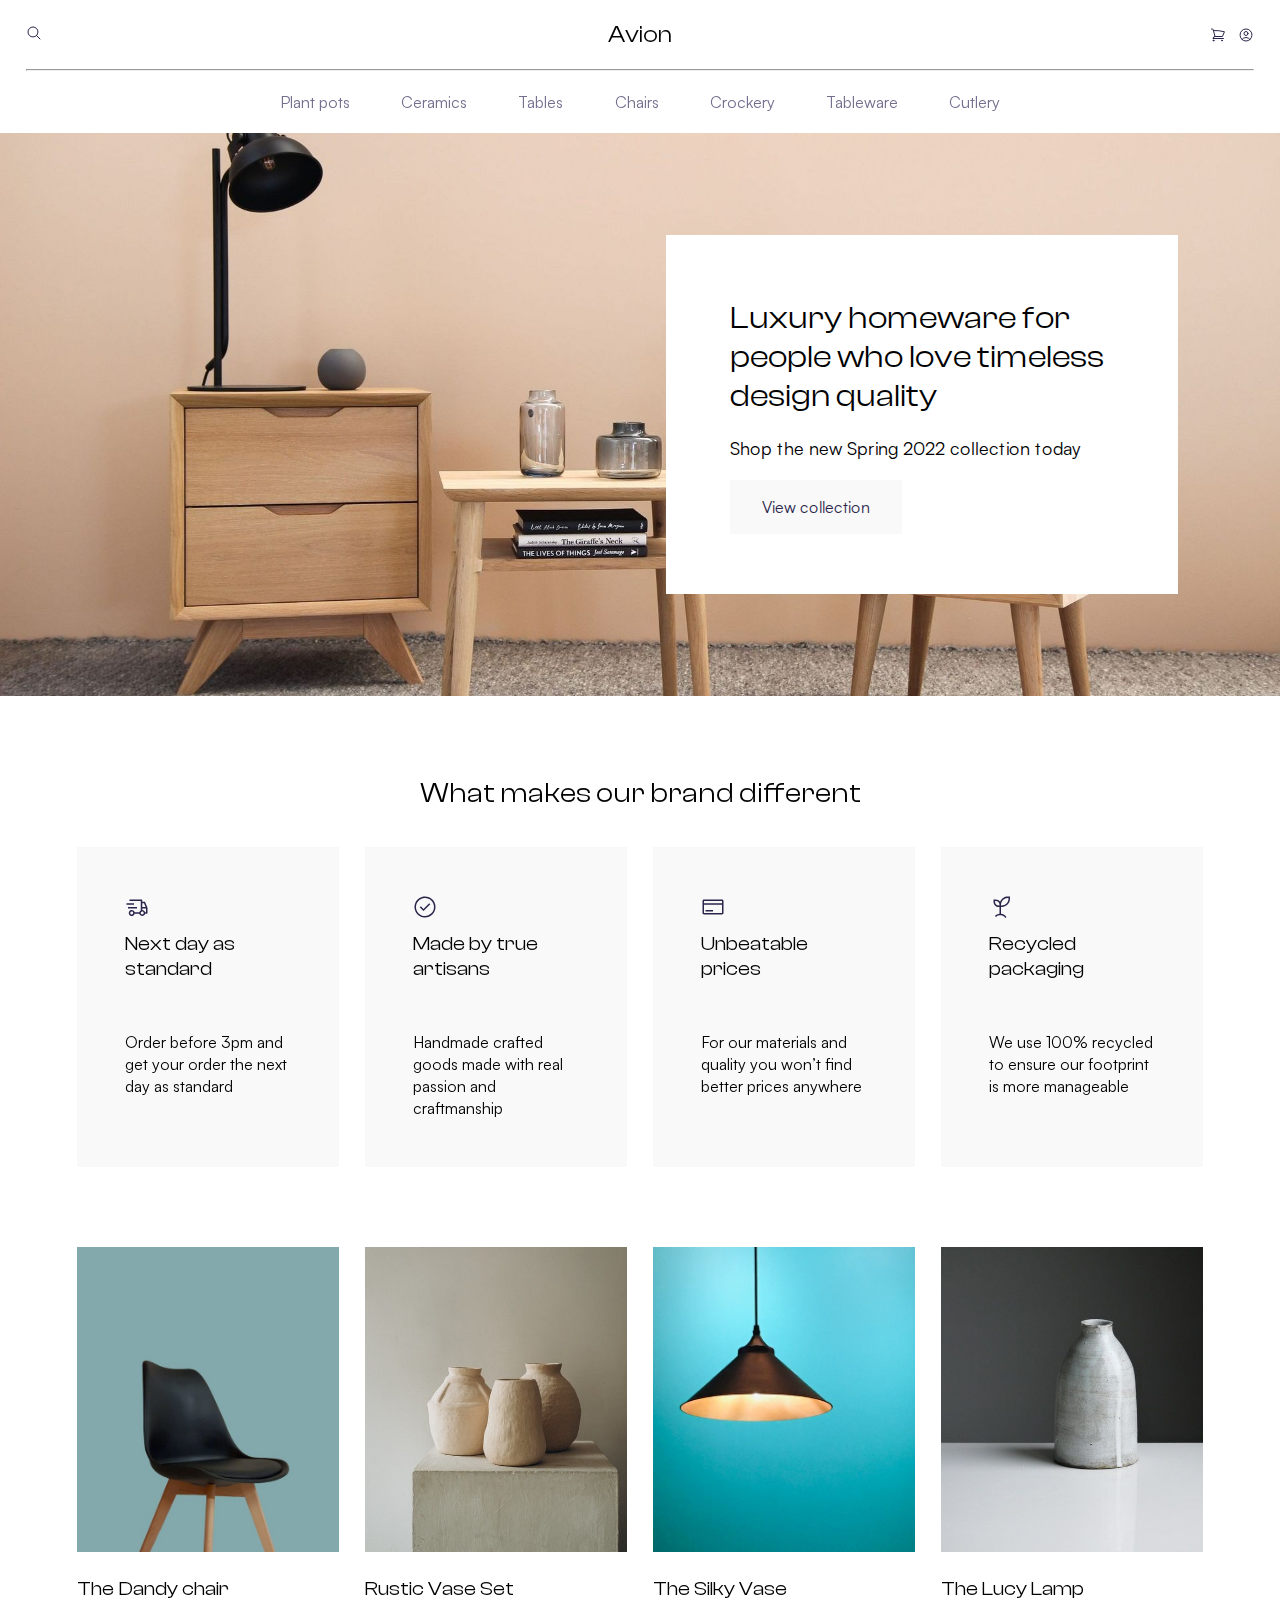
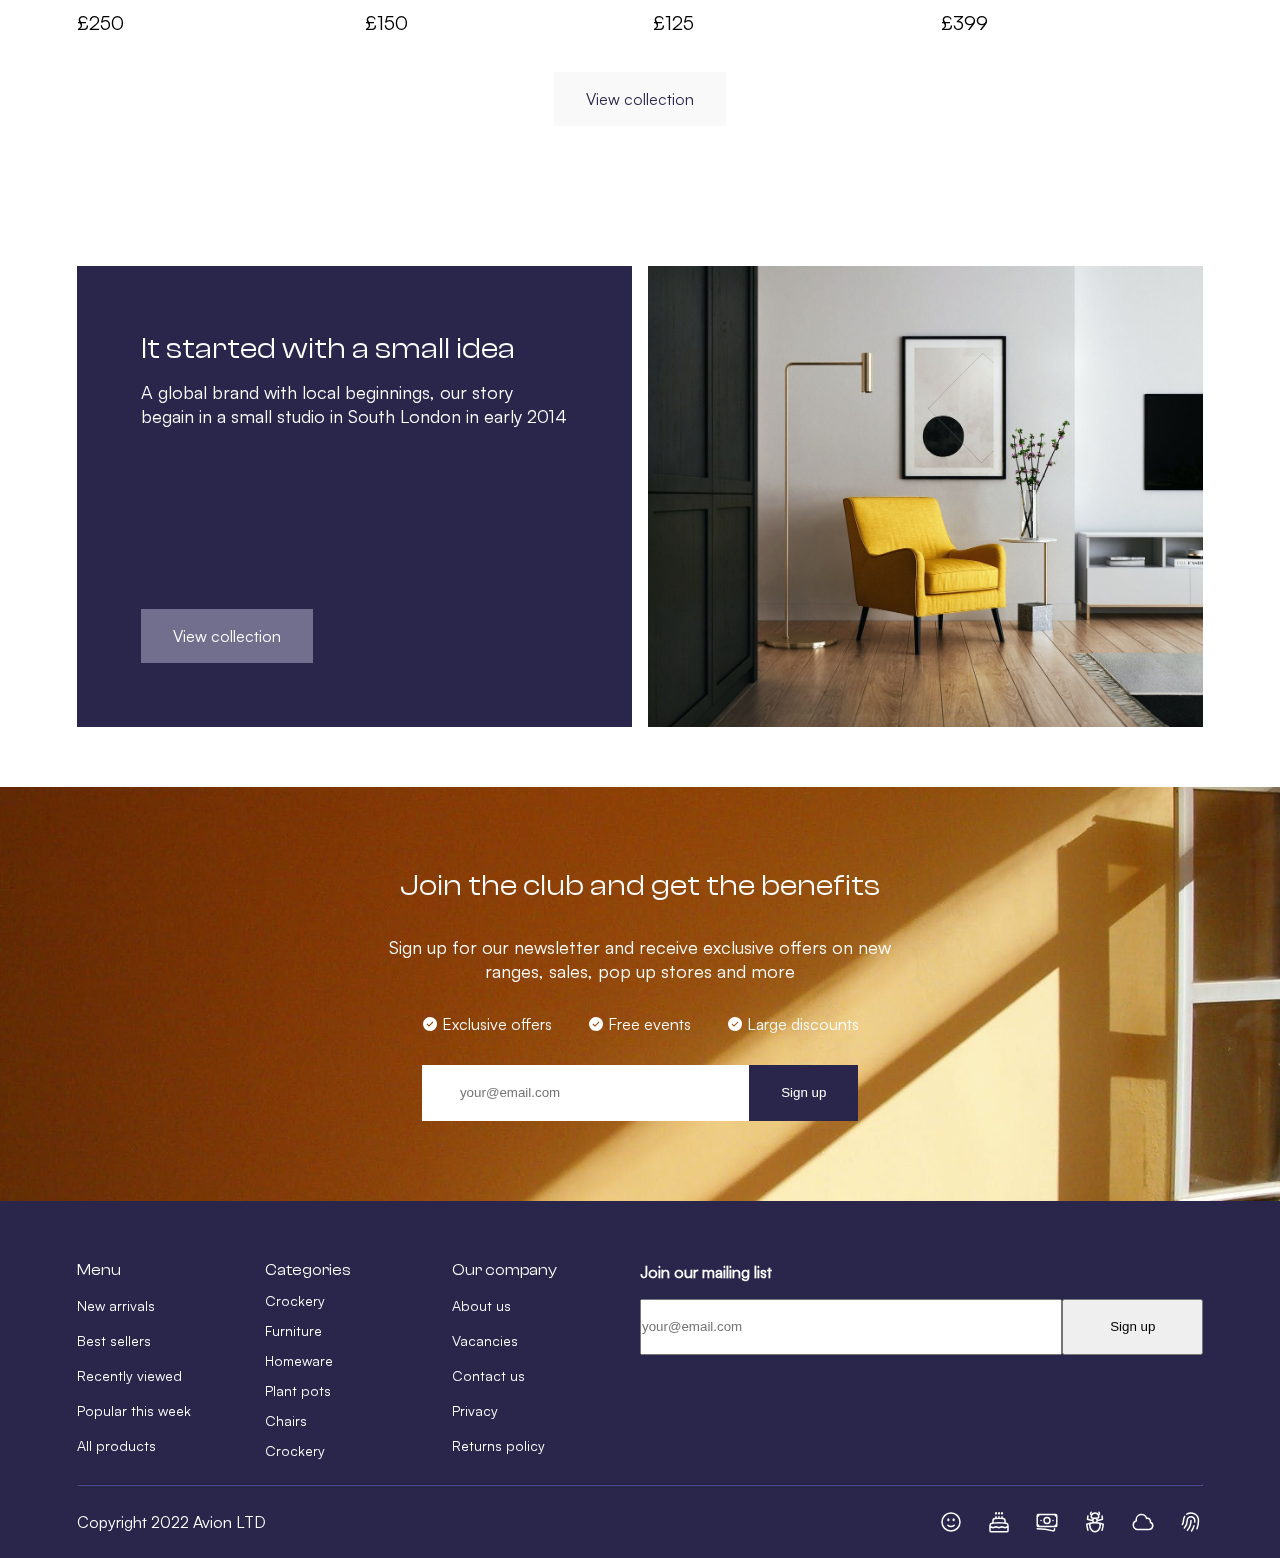
==== commit 04200cb4: "Add files via upload" ====
--- a/index.html
+++ b/index.html
@@ -1,222 +1,246 @@
 <!DOCTYPE html>
 <html lang="en">
 <head>
-    <meta charset="UTF-8">
-    <meta name="viewport" content="width=device-width, initial-scale=1.0">
-    <title>Document</title>
-    <link rel="stylesheet" href="css/main.css">
+   <meta charset="UTF-8">
+   <meta name="viewport" content="width=device-width, initial-scale=1.0">
+   <title>Document</title>
+   <link rel="stylesheet" href="css/main.css">
 </head>
 <body>
-    <header>
-        <div>
-            <svg xmlns="http://www.w3.org/2000/svg" fill="none" viewBox="0 0 24 24" stroke-width="1.5" stroke="currentColor" class="w-6 h-6">
-                <path stroke-linecap="round" stroke-linejoin="round" d="m21 21-5.197-5.197m0 0A7.5 7.5 0 1 0 5.196 5.196a7.5 7.5 0 0 0 10.607 10.607Z" />
-              </svg>
-              <span>Avion</span>
-            <div class="icons">
-                  <svg xmlns="http://www.w3.org/2000/svg" fill="none" viewBox="0 0 24 24" stroke-width="1.5" stroke="currentColor" class="w-6 h-6">
-                    <path stroke-linecap="round" stroke-linejoin="round" d="M2.25 3h1.386c.51 0 .955.343 1.087.835l.383 1.437M7.5 14.25a3 3 0 0 0-3 3h15.75m-12.75-3h11.218c1.121-2.3 2.1-4.684 2.924-7.138a60.114 60.114 0 0 0-16.536-1.84M7.5 14.25 5.106 5.272M6 20.25a.75.75 0 1 1-1.5 0 .75.75 0 0 1 1.5 0Zm12.75 0a.75.75 0 1 1-1.5 0 .75.75 0 0 1 1.5 0Z" />
-                  </svg>
-                  <svg xmlns="http://www.w3.org/2000/svg" fill="none" viewBox="0 0 24 24" stroke-width="1.5" stroke="currentColor" class="w-6 h-6">
-                    <path stroke-linecap="round" stroke-linejoin="round" d="M17.982 18.725A7.488 7.488 0 0 0 12 15.75a7.488 7.488 0 0 0-5.982 2.975m11.963 0a9 9 0 1 0-11.963 0m11.963 0A8.966 8.966 0 0 1 12 21a8.966 8.966 0 0 1-5.982-2.275M15 9.75a3 3 0 1 1-6 0 3 3 0 0 1 6 0Z" />
-                  </svg>               
-            </div>
-        </div>
-        <hr>
-        <nav>
-            <ul>
-                <li><a href="">Plant pots</a></li>
-                <li><a href="">Ceramics</a></li>
-                <li><a href="">Tables</a></li>
-                <li><a href="">Chairs</a></li>
-                <li><a href="">Crockery</a></li>
-                <li><a href="">Tableware</a></li>
-                <li><a href="">Cutlery</a></li>
-            </ul>
-        </nav>
-    </header>
-    <main>
-        <section class="header">
-            <div>
-                <h1>Luxury homeware for people who love timeless design quality</h1>
-                <span>Shop the new Spring 2022 collection today</span>
-                <a href="" class="btn">View collection</a>
-            </div>
-        </section>
-        <section class="our-brand">
-            <h2>What makes our brand different</h2>
-            <div>
-                <article>
-                    <svg width="24" height="24" viewBox="0 0 24 24" fill="none" xmlns="http://www.w3.org/2000/svg">
-                        <rect width="24" height="24" fill="white" style="mix-blend-mode:multiply"/>
-                        <path d="M12 12H3V13.5H12V12Z" fill="#2A254B"/>
-                        <path d="M9 8.25H1.5V9.75H9V8.25Z" fill="#2A254B"/>
-                        <path d="M22.4392 12.4548L20.1892 7.2048C20.1315 7.06979 20.0355 6.95469 19.9129 6.87383C19.7904 6.79297 19.6468 6.74991 19.5 6.75H17.25V5.25C17.25 5.05109 17.171 4.86032 17.0303 4.71967C16.8897 4.57902 16.6989 4.5 16.5 4.5H4.5V6H15.75V15.4172C15.4083 15.6156 15.1092 15.8797 14.8701 16.1943C14.6309 16.5089 14.4564 16.8677 14.3566 17.25H9.64342C9.46088 16.543 9.02675 15.9269 8.42242 15.517C7.81809 15.1072 7.08504 14.9319 6.36067 15.0239C5.63631 15.1159 4.97038 15.4689 4.48768 16.0168C4.00499 16.5647 3.73869 17.2698 3.73869 18C3.73869 18.7302 4.00499 19.4353 4.48768 19.9832C4.97038 20.5311 5.63631 20.8841 6.36067 20.9761C7.08504 21.0681 7.81809 20.8928 8.42242 20.483C9.02675 20.0731 9.46088 19.457 9.64342 18.75H14.3566C14.5201 19.3933 14.8934 19.9638 15.4174 20.3712C15.9414 20.7787 16.5862 20.9999 17.25 20.9999C17.9138 20.9999 18.5586 20.7787 19.0826 20.3712C19.6066 19.9638 19.9799 19.3933 20.1434 18.75H21.75C21.9489 18.75 22.1397 18.671 22.2803 18.5303C22.421 18.3897 22.5 18.1989 22.5 18V12.75C22.5 12.6485 22.4793 12.548 22.4392 12.4548ZM6.75 19.5C6.45333 19.5 6.16332 19.412 5.91665 19.2472C5.66997 19.0824 5.47771 18.8481 5.36418 18.574C5.25065 18.2999 5.22094 17.9983 5.27882 17.7074C5.3367 17.4164 5.47956 17.1491 5.68934 16.9393C5.89912 16.7296 6.16639 16.5867 6.45736 16.5288C6.74834 16.4709 7.04994 16.5006 7.32403 16.6142C7.59811 16.7277 7.83238 16.92 7.9972 17.1666C8.16203 17.4133 8.25 17.7033 8.25 18C8.24954 18.3977 8.09136 18.779 7.81016 19.0602C7.52895 19.3414 7.14768 19.4995 6.75 19.5ZM17.25 8.25H19.0056L20.6129 12H17.25V8.25ZM17.25 19.5C16.9533 19.5 16.6633 19.412 16.4166 19.2472C16.17 19.0824 15.9777 18.8481 15.8642 18.574C15.7506 18.2999 15.7209 17.9983 15.7788 17.7074C15.8367 17.4164 15.9796 17.1491 16.1893 16.9393C16.3991 16.7296 16.6664 16.5867 16.9574 16.5288C17.2483 16.4709 17.5499 16.5006 17.824 16.6142C18.0981 16.7277 18.3324 16.92 18.4972 17.1666C18.662 17.4133 18.75 17.7033 18.75 18C18.7495 18.3977 18.5914 18.779 18.3102 19.0602C18.0289 19.3414 17.6477 19.4995 17.25 19.5ZM21 17.25H20.1434C19.9782 16.6076 19.6045 16.0382 19.0808 15.631C18.5572 15.2239 17.9133 15.0019 17.25 15V13.5H21V17.25Z" fill="#2A254B"/>
-                        </svg>                                            
-                    <h3>Next day as standard</h3>
-                    <p>Order before 3pm and get your order the next day as standard</p>
-                </article>
-                <article>
-                    <svg width="24" height="24" viewBox="0 0 24 24" fill="none" xmlns="http://www.w3.org/2000/svg">
-                        <rect width="24" height="24" fill="white" style="mix-blend-mode:multiply"/>
-                        <path d="M10.5 16.0605L6.75 12.3097L7.80976 11.25L10.5 13.9395L16.1888 8.25L17.25 9.31125L10.5 16.0605Z" fill="#2A254B"/>
-                        <path d="M12 1.5C9.9233 1.5 7.89323 2.11581 6.16652 3.26957C4.4398 4.42332 3.09399 6.0632 2.29927 7.98182C1.50455 9.90045 1.29661 12.0116 1.70176 14.0484C2.1069 16.0852 3.10693 17.9562 4.57538 19.4246C6.04383 20.8931 7.91476 21.8931 9.95156 22.2982C11.9884 22.7034 14.0996 22.4955 16.0182 21.7007C17.9368 20.906 19.5767 19.5602 20.7304 17.8335C21.8842 16.1068 22.5 14.0767 22.5 12C22.5 9.21523 21.3938 6.54451 19.4246 4.57538C17.4555 2.60625 14.7848 1.5 12 1.5ZM12 21C10.22 21 8.47992 20.4722 6.99987 19.4832C5.51983 18.4943 4.36628 17.0887 3.68509 15.4442C3.0039 13.7996 2.82567 11.99 3.17294 10.2442C3.5202 8.49836 4.37737 6.89471 5.63604 5.63604C6.89472 4.37737 8.49836 3.5202 10.2442 3.17293C11.99 2.82567 13.7996 3.0039 15.4442 3.68508C17.0887 4.36627 18.4943 5.51983 19.4832 6.99987C20.4722 8.47991 21 10.22 21 12C21 14.3869 20.0518 16.6761 18.364 18.364C16.6761 20.0518 14.387 21 12 21Z" fill="#2A254B"/>
-                        </svg>
-                    <h3>Made by true artisans</h3>
-                    <p>Handmade crafted goods made with real passion and craftmanship</p>
-                </article>
-                <article>
-                    <svg width="24" height="24" viewBox="0 0 24 24" fill="none" xmlns="http://www.w3.org/2000/svg">
-                        <rect width="24" height="24" fill="white" style="mix-blend-mode:multiply"/>
-                        <path d="M21 4.5H3C2.60218 4.5 2.22064 4.65804 1.93934 4.93934C1.65804 5.22064 1.5 5.60218 1.5 6V18C1.5 18.3978 1.65804 18.7794 1.93934 19.0607C2.22064 19.342 2.60218 19.5 3 19.5H21C21.3978 19.5 21.7794 19.342 22.0607 19.0607C22.342 18.7794 22.5 18.3978 22.5 18V6C22.5 5.60218 22.342 5.22064 22.0607 4.93934C21.7794 4.65804 21.3978 4.5 21 4.5ZM21 6V8.25H3V6H21ZM3 18V9.75H21V18H3Z" fill="#2A254B"/>
-                        <path d="M12 15H4.5V16.5H12V15Z" fill="#2A254B"/>
-                        </svg>                                           
-                    <h3>Unbeatable prices</h3>
-                    <p>For our materials and quality you won’t find better prices anywhere</p>
-                </article>
-                <article>
-                    <svg width="24" height="24" viewBox="0 0 24 24" fill="none" xmlns="http://www.w3.org/2000/svg">
-                        <rect width="24" height="24" fill="white" style="mix-blend-mode:multiply"/>
-                        <path d="M18.75 1.5C17.0878 1.50275 15.4651 2.00708 14.0942 2.94704C12.7232 3.887 11.6679 5.21881 11.0662 6.7683C10.5841 6.06903 9.93949 5.49727 9.18767 5.10216C8.43584 4.70705 7.59932 4.50041 6.75 4.5H4.5V6.75C4.50155 8.14191 5.05517 9.47637 6.0394 10.4606C7.02363 11.4448 8.35809 11.9985 9.75 12H10.5V18.787C8.7773 18.9554 7.16718 19.7191 5.94675 20.9465L7.00725 22.0071C7.63464 21.3798 8.39333 20.8995 9.22869 20.6006C10.064 20.3018 10.9553 20.192 11.8382 20.279C12.7211 20.3661 13.5737 20.6478 14.3347 21.104C15.0956 21.5602 15.7459 22.1794 16.2387 22.9172L17.4849 22.0826C16.8701 21.1638 16.0593 20.3926 15.111 19.8244C14.1626 19.2562 13.1002 18.9052 12 18.7965V12H12.75C14.9373 11.9975 17.0343 11.1275 18.5809 9.58089C20.1275 8.03425 20.9975 5.93727 21 3.75V1.5H18.75ZM9.75 10.5C8.75579 10.4989 7.80262 10.1034 7.0996 9.4004C6.39658 8.69738 6.00113 7.74421 6 6.75V6H6.75C7.74423 6.00107 8.69744 6.3965 9.40047 7.09953C10.1035 7.80256 10.4989 8.75577 10.5 9.75V10.5H9.75ZM19.5 3.75C19.498 5.5396 18.7862 7.25534 17.5208 8.52078C16.2553 9.78622 14.5396 10.498 12.75 10.5H12V9.75C12.002 7.9604 12.7138 6.24466 13.9792 4.97922C15.2447 3.71378 16.9604 3.00199 18.75 3H19.5V3.75Z" fill="#2A254B"/>
-                        </svg>      
-                    <h3>Recycled packaging</h3>
-                    <p>We use 100% recycled to ensure our footprint is more manageable</p>
-                </article>
-            </div>
-        </section>
-        <section class="new-tovar">
-            <div>
-                <article>
-                    <img src="image/tovar/stul.jpg" alt="">
-                    <p>The Dandy chair<span>£250</span></p>
-                </article>
-                <article>
-                    <img src="image/tovar/gorshok.jpg" alt="">
-                    <p>Rustic Vase Set<span>£155</span></p>
-                </article>
-                <article>
-                    <img src="image/tovar/vaza.jpg" alt="">
-                    <p>The Silky Vase<span>£125</span></p>
-                </article>
-                <article>
-                    <img src="image/tovar/svetilnik.jpg" alt="">
-                    <p>The Lucy Lamp<span>£399</span></p>
-                </article>
-            </div>
+   <header>
+      <div>
+         <div class="burger">
+            <svg xmlns="http://www.w3.org/2000/svg" fill="none" viewBox="0 0 24 24" stroke-width="1.5" stroke="currentColor" class="w-6 h-6">
+               <path stroke-linecap="round" stroke-linejoin="round" d="m21 21-5.197-5.197m0 0A7.5 7.5 0 1 0 5.196 5.196a7.5 7.5 0 0 0 10.607 10.607Z" />
+            </svg>
+            <svg xmlns="http://www.w3.org/2000/svg" fill="none" viewBox="0 0 24 24" stroke-width="1.5" stroke="currentColor" class="w-6 h-6">
+               <path stroke-linecap="round" stroke-linejoin="round" d="M3.75 5.25h16.5m-16.5 4.5h16.5m-16.5 4.5h16.5m-16.5 4.5h16.5" />
+            </svg>
+         </div>
+         
+          
+         <span>Avion</span> 
+         <div class="icons">
+            <svg xmlns="http://www.w3.org/2000/svg" fill="none" viewBox="0 0 24 24" stroke-width="1.5" stroke="currentColor" class="w-6 h-6">
+               <path stroke-linecap="round" stroke-linejoin="round" d="M2.25 3h1.386c.51 0 .955.343 1.087.835l.383 1.437M7.5 14.25a3 3 0 0 0-3 3h15.75m-12.75-3h11.218c1.121-2.3 2.1-4.684 2.924-7.138a60.114 60.114 0 0 0-16.536-1.84M7.5 14.25 5.106 5.272M6 20.25a.75.75 0 1 1-1.5 0 .75.75 0 0 1 1.5 0Zm12.75 0a.75.75 0 1 1-1.5 0 .75.75 0 0 1 1.5 0Z" />
+             </svg>
+             <svg xmlns="http://www.w3.org/2000/svg" fill="none" viewBox="0 0 24 24" stroke-width="1.5" stroke="currentColor" class="w-6 h-6">
+               <path stroke-linecap="round" stroke-linejoin="round" d="M17.982 18.725A7.488 7.488 0 0 0 12 15.75a7.488 7.488 0 0 0-5.982 2.975m11.963 0a9 9 0 1 0-11.963 0m11.963 0A8.966 8.966 0 0 1 12 21a8.966 8.966 0 0 1-5.982-2.275M15 9.75a3 3 0 1 1-6 0 3 3 0 0 1 6 0Z" />
+             </svg>
+         </div>
+      </div>
+      <hr>
+      <nav>
+         <ul>
+            <li><a href="">Plant pots</a></li>
+            <li><a href="">Ceramics</a></li>
+            <li><a href="">Tables</a></li>
+            <li><a href="">Chairs</a></li>
+            <li><a href="">Crockery</a></li>
+            <li><a href="">Tableware</a></li>
+            <li><a href="">Cutlery</a></li>
+         </ul>
+      </nav>
+   </header>
+   <section class="offset">
+      <nav>
+         <svg xmlns="http://www.w3.org/2000/svg" fill="none" viewBox="0 0 24 24" stroke-width="1.5" stroke="currentColor" class="w-6 h-6">
+            <path stroke-linecap="round" stroke-linejoin="round" d="M6 18 18 6M6 6l12 12" />
+          </svg>
+          
+         <ul>
+            <li><a href="">Plant pots</a></li>
+            <li><a href="">Ceramics</a></li>
+            <li><a href="">Tables</a></li>
+            <li><a href="">Chairs</a></li>
+            <li><a href="">Crockery</a></li>
+            <li><a href="">Tableware</a></li>
+            <li><a href="">Cutlery</a></li>
+         </ul>
+      </nav>
+   </section>
+   <main>
+      <section class="header">
+         <img src="images/sectionHeader.jpg" alt="">
+         <div class="window">
+            <h1>Luxury homeware for people who love timeless design quality</h1>
+            <span>Shop the new Spring 2022 collection today</span>
             <a href="" class="btn">View collection</a>
-        </section>
-        <section class="started">
-            <div>
-                <h2>It started with a small idea</h2>
-                <span>A global brand with local beginnings, our story begain in a small studio in South London in early 2014</span>
-                <a href="" class="btn">View collection</a>
-            </div>
-            <img src="image/comnata.jpg" alt="">
-        </section>
-        <section class="form">
-            <h2>Join the club and get the benefits</h2>
-            <p>Sign up for our newsletter and receive exclusive offers on new ranges, sales, pop up stores and more</p>
-            <ul>
-                <li>
-                    <svg width="16" height="16" viewBox="0 0 16 16" fill="none" xmlns="http://www.w3.org/2000/svg">
-                        <rect width="16" height="16" fill="white" style="mix-blend-mode:multiply"/>
-                        <path d="M8 1C6.61553 1 5.26216 1.41054 4.11101 2.17971C2.95987 2.94888 2.06266 4.04213 1.53285 5.32122C1.00303 6.6003 0.86441 8.00776 1.13451 9.36563C1.4046 10.7235 2.07129 11.9708 3.05026 12.9497C4.02922 13.9287 5.2765 14.5954 6.63437 14.8655C7.99224 15.1356 9.3997 14.997 10.6788 14.4672C11.9579 13.9373 13.0511 13.0401 13.8203 11.889C14.5895 10.7378 15 9.38447 15 8C15 6.14348 14.2625 4.36301 12.9497 3.05025C11.637 1.7375 9.85652 1 8 1ZM7 10.7954L4.5 8.2954L5.2953 7.5L7 9.2046L10.705 5.5L11.5029 6.29295L7 10.7954Z" fill="white"/>
-                        </svg>                        
-                    <span>Exclusive offers</span>
-                </li>
-                <li>
-                    <svg width="16" height="16" viewBox="0 0 16 16" fill="none" xmlns="http://www.w3.org/2000/svg">
-                        <rect width="16" height="16" fill="white" style="mix-blend-mode:multiply"/>
-                        <path d="M8 1C6.61553 1 5.26216 1.41054 4.11101 2.17971C2.95987 2.94888 2.06266 4.04213 1.53285 5.32122C1.00303 6.6003 0.86441 8.00776 1.13451 9.36563C1.4046 10.7235 2.07129 11.9708 3.05026 12.9497C4.02922 13.9287 5.2765 14.5954 6.63437 14.8655C7.99224 15.1356 9.3997 14.997 10.6788 14.4672C11.9579 13.9373 13.0511 13.0401 13.8203 11.889C14.5895 10.7378 15 9.38447 15 8C15 6.14348 14.2625 4.36301 12.9497 3.05025C11.637 1.7375 9.85652 1 8 1ZM7 10.7954L4.5 8.2954L5.2953 7.5L7 9.2046L10.705 5.5L11.5029 6.29295L7 10.7954Z" fill="white"/>
-                        </svg>                        
-                    <span>Free events</span>
-                </li>
-                <li>
-                    <svg width="16" height="16" viewBox="0 0 16 16" fill="none" xmlns="http://www.w3.org/2000/svg">
-                        <rect width="16" height="16" fill="white" style="mix-blend-mode:multiply"/>
-                        <path d="M8 1C6.61553 1 5.26216 1.41054 4.11101 2.17971C2.95987 2.94888 2.06266 4.04213 1.53285 5.32122C1.00303 6.6003 0.86441 8.00776 1.13451 9.36563C1.4046 10.7235 2.07129 11.9708 3.05026 12.9497C4.02922 13.9287 5.2765 14.5954 6.63437 14.8655C7.99224 15.1356 9.3997 14.997 10.6788 14.4672C11.9579 13.9373 13.0511 13.0401 13.8203 11.889C14.5895 10.7378 15 9.38447 15 8C15 6.14348 14.2625 4.36301 12.9497 3.05025C11.637 1.7375 9.85652 1 8 1ZM7 10.7954L4.5 8.2954L5.2953 7.5L7 9.2046L10.705 5.5L11.5029 6.29295L7 10.7954Z" fill="white"/>
-                        </svg>                        
-                    <span>Large discounts</span>
-                </li>
-            </ul>
-            <form action="">
-                <input type="text" placeholder="your@email.com">
-                <input type="submit" value="Sign up">
-            </form>
-        </section>
-    </main>
-    <footer>
-        <header>
-            <ul>
-                <li class="zag">Menu</li>
-                <li>New arrivals</li>
-                <li>Best sellers</li>
-                <li>Recently viewed</li>
-                <li>Popular this week</li>
-                <li>All products</li>
-            </ul>
-            <ul>
-                <li class="zag">Categories</li>
-                <li>Crockery</li>
-                <li>Furniture</li>
-                <li>Homeware</li>
-                <li>Plant pots</li>
-                <li>Chairs</li>
-                <li>Crockery</li>
-            </ul>
-            <ul>
-                <li class="zag">Our company</li>
-                <li>About us</li>
-                <li>Vacancies</li>
-                <li>Contact us</li>
-                <li>Privacy</li>
-                <li>Returns policy</li>
-            </ul>
-            <form action="">
-                <h4>Join our mailing list</h4>
-                <div>
-                    <input type="text" placeholder="your@email.com">
-                    <input type="submit" value="Sign up">
-                </div>
-            </form>
-        </header>
-        <hr>
-        <footer>
-            <span>Copyright 2022 Avion LTD</span>
-            <ul>
-                <li><a href="">
-                    <svg xmlns="http://www.w3.org/2000/svg" fill="none" viewBox="0 0 24 24" stroke-width="1.5" stroke="currentColor" class="w-6 h-6">
-                        <path stroke-linecap="round" stroke-linejoin="round" d="M15.182 15.182a4.5 4.5 0 0 1-6.364 0M21 12a9 9 0 1 1-18 0 9 9 0 0 1 18 0ZM9.75 9.75c0 .414-.168.75-.375.75S9 10.164 9 9.75 9.168 9 9.375 9s.375.336.375.75Zm-.375 0h.008v.015h-.008V9.75Zm5.625 0c0 .414-.168.75-.375.75s-.375-.336-.375-.75.168-.75.375-.75.375.336.375.75Zm-.375 0h.008v.015h-.008V9.75Z" />
-                      </svg>
-                                            
-                </a></li>
-                <li><a href="">
-                    <svg xmlns="http://www.w3.org/2000/svg" fill="none" viewBox="0 0 24 24" stroke-width="1.5" stroke="currentColor" class="w-6 h-6">
-                        <path stroke-linecap="round" stroke-linejoin="round" d="M12 8.25v-1.5m0 1.5c-1.355 0-2.697.056-4.024.166C6.845 8.51 6 9.473 6 10.608v2.513m6-4.871c1.355 0 2.697.056 4.024.166C17.155 8.51 18 9.473 18 10.608v2.513M15 8.25v-1.5m-6 1.5v-1.5m12 9.75-1.5.75a3.354 3.354 0 0 1-3 0 3.354 3.354 0 0 0-3 0 3.354 3.354 0 0 1-3 0 3.354 3.354 0 0 0-3 0 3.354 3.354 0 0 1-3 0L3 16.5m15-3.379a48.474 48.474 0 0 0-6-.371c-2.032 0-4.034.126-6 .371m12 0c.39.049.777.102 1.163.16 1.07.16 1.837 1.094 1.837 2.175v5.169c0 .621-.504 1.125-1.125 1.125H4.125A1.125 1.125 0 0 1 3 20.625v-5.17c0-1.08.768-2.014 1.837-2.174A47.78 47.78 0 0 1 6 13.12M12.265 3.11a.375.375 0 1 1-.53 0L12 2.845l.265.265Zm-3 0a.375.375 0 1 1-.53 0L9 2.845l.265.265Zm6 0a.375.375 0 1 1-.53 0L15 2.845l.265.265Z" />
-                      </svg>                      
-                </a></li>
-                <li><a href="">
-                    <svg xmlns="http://www.w3.org/2000/svg" fill="none" viewBox="0 0 24 24" stroke-width="1.5" stroke="currentColor" class="w-6 h-6">
-                        <path stroke-linecap="round" stroke-linejoin="round" d="M2.25 18.75a60.07 60.07 0 0 1 15.797 2.101c.727.198 1.453-.342 1.453-1.096V18.75M3.75 4.5v.75A.75.75 0 0 1 3 6h-.75m0 0v-.375c0-.621.504-1.125 1.125-1.125H20.25M2.25 6v9m18-10.5v.75c0 .414.336.75.75.75h.75m-1.5-1.5h.375c.621 0 1.125.504 1.125 1.125v9.75c0 .621-.504 1.125-1.125 1.125h-.375m1.5-1.5H21a.75.75 0 0 0-.75.75v.75m0 0H3.75m0 0h-.375a1.125 1.125 0 0 1-1.125-1.125V15m1.5 1.5v-.75A.75.75 0 0 0 3 15h-.75M15 10.5a3 3 0 1 1-6 0 3 3 0 0 1 6 0Zm3 0h.008v.008H18V10.5Zm-12 0h.008v.008H6V10.5Z" />
-                      </svg>                                            
-                </a></li>
-                <li><a href="">
-                    <svg xmlns="http://www.w3.org/2000/svg" fill="none" viewBox="0 0 24 24" stroke-width="1.5" stroke="currentColor" class="w-6 h-6">
-                        <path stroke-linecap="round" stroke-linejoin="round" d="M12 12.75c1.148 0 2.278.08 3.383.237 1.037.146 1.866.966 1.866 2.013 0 3.728-2.35 6.75-5.25 6.75S6.75 18.728 6.75 15c0-1.046.83-1.867 1.866-2.013A24.204 24.204 0 0 1 12 12.75Zm0 0c2.883 0 5.647.508 8.207 1.44a23.91 23.91 0 0 1-1.152 6.06M12 12.75c-2.883 0-5.647.508-8.208 1.44.125 2.104.52 4.136 1.153 6.06M12 12.75a2.25 2.25 0 0 0 2.248-2.354M12 12.75a2.25 2.25 0 0 1-2.248-2.354M12 8.25c.995 0 1.971-.08 2.922-.236.403-.066.74-.358.795-.762a3.778 3.778 0 0 0-.399-2.25M12 8.25c-.995 0-1.97-.08-2.922-.236-.402-.066-.74-.358-.795-.762a3.734 3.734 0 0 1 .4-2.253M12 8.25a2.25 2.25 0 0 0-2.248 2.146M12 8.25a2.25 2.25 0 0 1 2.248 2.146M8.683 5a6.032 6.032 0 0 1-1.155-1.002c.07-.63.27-1.222.574-1.747m.581 2.749A3.75 3.75 0 0 1 15.318 5m0 0c.427-.283.815-.62 1.155-.999a4.471 4.471 0 0 0-.575-1.752M4.921 6a24.048 24.048 0 0 0-.392 3.314c1.668.546 3.416.914 5.223 1.082M19.08 6c.205 1.08.337 2.187.392 3.314a23.882 23.882 0 0 1-5.223 1.082" />
-                      </svg>                                            
-                </a></li>
-                <li><a href="">
-                    <svg xmlns="http://www.w3.org/2000/svg" fill="none" viewBox="0 0 24 24" stroke-width="1.5" stroke="currentColor" class="w-6 h-6">
-                        <path stroke-linecap="round" stroke-linejoin="round" d="M2.25 15a4.5 4.5 0 0 0 4.5 4.5H18a3.75 3.75 0 0 0 1.332-7.257 3 3 0 0 0-3.758-3.848 5.25 5.25 0 0 0-10.233 2.33A4.502 4.502 0 0 0 2.25 15Z" />
-                      </svg>                                            
-                </a></li>
-                <li><a href="">
-                    <svg xmlns="http://www.w3.org/2000/svg" fill="none" viewBox="0 0 24 24" stroke-width="1.5" stroke="currentColor" class="w-6 h-6">
-                        <path stroke-linecap="round" stroke-linejoin="round" d="M7.864 4.243A7.5 7.5 0 0 1 19.5 10.5c0 2.92-.556 5.709-1.568 8.268M5.742 6.364A7.465 7.465 0 0 0 4.5 10.5a7.464 7.464 0 0 1-1.15 3.993m1.989 3.559A11.209 11.209 0 0 0 8.25 10.5a3.75 3.75 0 1 1 7.5 0c0 .527-.021 1.049-.064 1.565M12 10.5a14.94 14.94 0 0 1-3.6 9.75m6.633-4.596a18.666 18.666 0 0 1-2.485 5.33" />
-                      </svg>                                           
-                </a></li>
-            </ul>
-        </footer>
-    </footer>
+         </div>
+
+      </section>
+      <section class="our-brand">
+         <h2>What makes our brand different</h2>
+         <div>
+         <article>
+            <svg width="24" height="24" viewBox="0 0 24 24" fill="none" xmlns="http://www.w3.org/2000/svg">
+               <rect width="24" height="24" fill="white" style="mix-blend-mode:multiply"/>
+               <path d="M12 12H3V13.5H12V12Z" fill="#2A254B"/>
+               <path d="M9 8.25H1.5V9.75H9V8.25Z" fill="#2A254B"/>
+               <path d="M22.4392 12.4548L20.1892 7.2048C20.1315 7.06979 20.0355 6.95469 19.9129 6.87383C19.7904 6.79297 19.6468 6.74991 19.5 6.75H17.25V5.25C17.25 5.05109 17.171 4.86032 17.0303 4.71967C16.8897 4.57902 16.6989 4.5 16.5 4.5H4.5V6H15.75V15.4172C15.4083 15.6156 15.1092 15.8797 14.8701 16.1943C14.6309 16.5089 14.4564 16.8677 14.3566 17.25H9.64342C9.46088 16.543 9.02675 15.9269 8.42242 15.517C7.81809 15.1072 7.08504 14.9319 6.36067 15.0239C5.63631 15.1159 4.97038 15.4689 4.48768 16.0168C4.00499 16.5647 3.73869 17.2698 3.73869 18C3.73869 18.7302 4.00499 19.4353 4.48768 19.9832C4.97038 20.5311 5.63631 20.8841 6.36067 20.9761C7.08504 21.0681 7.81809 20.8928 8.42242 20.483C9.02675 20.0731 9.46088 19.457 9.64342 18.75H14.3566C14.5201 19.3933 14.8934 19.9638 15.4174 20.3712C15.9414 20.7787 16.5862 20.9999 17.25 20.9999C17.9138 20.9999 18.5586 20.7787 19.0826 20.3712C19.6066 19.9638 19.9799 19.3933 20.1434 18.75H21.75C21.9489 18.75 22.1397 18.671 22.2803 18.5303C22.421 18.3897 22.5 18.1989 22.5 18V12.75C22.5 12.6485 22.4793 12.548 22.4392 12.4548ZM6.75 19.5C6.45333 19.5 6.16332 19.412 5.91665 19.2472C5.66997 19.0824 5.47771 18.8481 5.36418 18.574C5.25065 18.2999 5.22094 17.9983 5.27882 17.7074C5.3367 17.4164 5.47956 17.1491 5.68934 16.9393C5.89912 16.7296 6.16639 16.5867 6.45736 16.5288C6.74834 16.4709 7.04994 16.5006 7.32403 16.6142C7.59811 16.7277 7.83238 16.92 7.9972 17.1666C8.16203 17.4133 8.25 17.7033 8.25 18C8.24954 18.3977 8.09136 18.779 7.81016 19.0602C7.52895 19.3414 7.14768 19.4995 6.75 19.5ZM17.25 8.25H19.0056L20.6129 12H17.25V8.25ZM17.25 19.5C16.9533 19.5 16.6633 19.412 16.4166 19.2472C16.17 19.0824 15.9777 18.8481 15.8642 18.574C15.7506 18.2999 15.7209 17.9983 15.7788 17.7074C15.8367 17.4164 15.9796 17.1491 16.1893 16.9393C16.3991 16.7296 16.6664 16.5867 16.9574 16.5288C17.2483 16.4709 17.5499 16.5006 17.824 16.6142C18.0981 16.7277 18.3324 16.92 18.4972 17.1666C18.662 17.4133 18.75 17.7033 18.75 18C18.7495 18.3977 18.5914 18.779 18.3102 19.0602C18.0289 19.3414 17.6477 19.4995 17.25 19.5ZM21 17.25H20.1434C19.9782 16.6076 19.6045 16.0382 19.0808 15.631C18.5572 15.2239 17.9133 15.0019 17.25 15V13.5H21V17.25Z" fill="#2A254B"/>
+               </svg>                       
+           <h3>Next day as standard</h3>
+           <p>Order before 3pm and get your order the next day as standard</p>
+         </article>
+         <article>
+            <svg width="24" height="24" viewBox="0 0 24 24" fill="none" xmlns="http://www.w3.org/2000/svg">
+               <rect width="24" height="24" fill="white" style="mix-blend-mode:multiply"/>
+               <path d="M10.5 16.0605L6.75 12.3097L7.80976 11.25L10.5 13.9395L16.1888 8.25L17.25 9.31125L10.5 16.0605Z" fill="#2A254B"/>
+               <path d="M12 1.5C9.9233 1.5 7.89323 2.11581 6.16652 3.26957C4.4398 4.42332 3.09399 6.0632 2.29927 7.98182C1.50455 9.90045 1.29661 12.0116 1.70176 14.0484C2.1069 16.0852 3.10693 17.9562 4.57538 19.4246C6.04383 20.8931 7.91476 21.8931 9.95156 22.2982C11.9884 22.7034 14.0996 22.4955 16.0182 21.7007C17.9368 20.906 19.5767 19.5602 20.7304 17.8335C21.8842 16.1068 22.5 14.0767 22.5 12C22.5 9.21523 21.3938 6.54451 19.4246 4.57538C17.4555 2.60625 14.7848 1.5 12 1.5ZM12 21C10.22 21 8.47992 20.4722 6.99987 19.4832C5.51983 18.4943 4.36628 17.0887 3.68509 15.4442C3.0039 13.7996 2.82567 11.99 3.17294 10.2442C3.5202 8.49836 4.37737 6.89471 5.63604 5.63604C6.89472 4.37737 8.49836 3.5202 10.2442 3.17293C11.99 2.82567 13.7996 3.0039 15.4442 3.68508C17.0887 4.36627 18.4943 5.51983 19.4832 6.99987C20.4722 8.47991 21 10.22 21 12C21 14.3869 20.0518 16.6761 18.364 18.364C16.6761 20.0518 14.387 21 12 21Z" fill="#2A254B"/>
+               </svg>                             
+         <h3>Made by true artisans</h3>
+         <p>Handmade crafted goods made with real passion and craftmanship</p></article>
+         <article>
+            <svg width="24" height="24" viewBox="0 0 24 24" fill="none" xmlns="http://www.w3.org/2000/svg">
+               <rect width="24" height="24" fill="white" style="mix-blend-mode:multiply"/>
+               <path d="M21 4.5H3C2.60218 4.5 2.22064 4.65804 1.93934 4.93934C1.65804 5.22064 1.5 5.60218 1.5 6V18C1.5 18.3978 1.65804 18.7794 1.93934 19.0607C2.22064 19.342 2.60218 19.5 3 19.5H21C21.3978 19.5 21.7794 19.342 22.0607 19.0607C22.342 18.7794 22.5 18.3978 22.5 18V6C22.5 5.60218 22.342 5.22064 22.0607 4.93934C21.7794 4.65804 21.3978 4.5 21 4.5ZM21 6V8.25H3V6H21ZM3 18V9.75H21V18H3Z" fill="#2A254B"/>
+               <path d="M12 15H4.5V16.5H12V15Z" fill="#2A254B"/>
+               </svg>                             
+         <h3>Unbeatable prices</h3>
+         <p>For our materials and quality you won’t find better prices anywhere</p></article>
+         <article>
+           <svg width="24" height="24" viewBox="0 0 24 24" fill="none" xmlns="http://www.w3.org/2000/svg">
+           <rect width="24" height="24" fill="white" style="mix-blend-mode:multiply"/>
+           <path d="M18.75 1.5C17.0878 1.50275 15.4651 2.00708 14.0942 2.94704C12.7232 3.887 11.6679 5.21881 11.0662 6.7683C10.5841 6.06903 9.93949 5.49727 9.18767 5.10216C8.43584 4.70705 7.59932 4.50041 6.75 4.5H4.5V6.75C4.50155 8.14191 5.05517 9.47637 6.0394 10.4606C7.02363 11.4448 8.35809 11.9985 9.75 12H10.5V18.787C8.7773 18.9554 7.16718 19.7191 5.94675 20.9465L7.00725 22.0071C7.63464 21.3798 8.39333 20.8995 9.22869 20.6006C10.064 20.3018 10.9553 20.192 11.8382 20.279C12.7211 20.3661 13.5737 20.6478 14.3347 21.104C15.0956 21.5602 15.7459 22.1794 16.2387 22.9172L17.4849 22.0826C16.8701 21.1638 16.0593 20.3926 15.111 19.8244C14.1626 19.2562 13.1002 18.9052 12 18.7965V12H12.75C14.9373 11.9975 17.0343 11.1275 18.5809 9.58089C20.1275 8.03425 20.9975 5.93727 21 3.75V1.5H18.75ZM9.75 10.5C8.75579 10.4989 7.80262 10.1034 7.0996 9.4004C6.39658 8.69738 6.00113 7.74421 6 6.75V6H6.75C7.74423 6.00107 8.69744 6.3965 9.40047 7.09953C10.1035 7.80256 10.4989 8.75577 10.5 9.75V10.5H9.75ZM19.5 3.75C19.498 5.5396 18.7862 7.25534 17.5208 8.52078C16.2553 9.78622 14.5396 10.498 12.75 10.5H12V9.75C12.002 7.9604 12.7138 6.24466 13.9792 4.97922C15.2447 3.71378 16.9604 3.00199 18.75 3H19.5V3.75Z" fill="#2A254B"/>
+           </svg>                
+         <h3>Recycled packaging</h3>
+         <p>We use 100% recycled to ensure our footprint is more manageable</p></article>
+         </div>
+      </section>
+      <section class="new-tovar">
+         <div>
+            <article>
+               <img src="images/tovars/The Dandy chair.jpg" alt="">
+               <p>The Dandy chair<span>£250</span></p>
+            </article>
+            <article>
+               <img src="images/tovars/Rustic Vase Set.jpg" alt="">
+               <p>Rustic Vase Set<span>£150</span></p>
+            </article>
+            <article>
+               <img src="images/tovars/The Lucy Lamp.jpg" alt="">
+               <p>The Silky Vase<span>£125</span></p>
+            </article>
+            <article>
+               <img src="images/tovars/The Silky Vase.jpg" alt="">
+               <p>The Lucy Lamp<span>£399</span></p>
+            </article>
+         </div>
+         <a href="" class="btn">View collection</a>
+      </section>
+      <section class="started">
+         <div class="window">
+            <h2>It started with a small idea</h2>
+            <span>A global brand with local beginnings, our story begain in a small studio in South London in early 2014</span>
+            <a href="" class="btn">View collection</a>
+         </div>
+         <img src="images/room.jpg" alt="">
+      </section>
+
+      <section class="form">
+         <h2>Join the club and get the benefits</h2>
+         <p>Sign up for our newsletter and receive exclusive offers on new ranges, sales, pop up stores and more</p>
+         <ul>
+            <li>
+               <svg width="16" height="16" viewBox="0 0 16 16" fill="none" xmlns="http://www.w3.org/2000/svg">
+                 <rect width="16" height="16" fill="white" style="mix-blend-mode:multiply"/>
+                 <path d="M8 1C6.61553 1 5.26216 1.41054 4.11101 2.17971C2.95987 2.94888 2.06266 4.04213 1.53285 5.32122C1.00303 6.6003 0.86441 8.00776 1.13451 9.36563C1.4046 10.7235 2.07129 11.9708 3.05026 12.9497C4.02922 13.9287 5.2765 14.5954 6.63437 14.8655C7.99224 15.1356 9.3997 14.997 10.6788 14.4672C11.9579 13.9373 13.0511 13.0401 13.8203 11.889C14.5895 10.7378 15 9.38447 15 8C15 6.14348 14.2625 4.36301 12.9497 3.05025C11.637 1.7375 9.85652 1 8 1ZM7 10.7954L4.5 8.2954L5.2953 7.5L7 9.2046L10.705 5.5L11.5029 6.29295L7 10.7954Z" fill="white"/>
+                 </svg>            
+               <span>Exclusive offers</span>
+             </li>
+             <li>
+               <svg width="16" height="16" viewBox="0 0 16 16" fill="none" xmlns="http://www.w3.org/2000/svg">
+                 <rect width="16" height="16" fill="white" style="mix-blend-mode:multiply"/>
+                 <path d="M8 1C6.61553 1 5.26216 1.41054 4.11101 2.17971C2.95987 2.94888 2.06266 4.04213 1.53285 5.32122C1.00303 6.6003 0.86441 8.00776 1.13451 9.36563C1.4046 10.7235 2.07129 11.9708 3.05026 12.9497C4.02922 13.9287 5.2765 14.5954 6.63437 14.8655C7.99224 15.1356 9.3997 14.997 10.6788 14.4672C11.9579 13.9373 13.0511 13.0401 13.8203 11.889C14.5895 10.7378 15 9.38447 15 8C15 6.14348 14.2625 4.36301 12.9497 3.05025C11.637 1.7375 9.85652 1 8 1ZM7 10.7954L4.5 8.2954L5.2953 7.5L7 9.2046L10.705 5.5L11.5029 6.29295L7 10.7954Z" fill="white"/>
+                 </svg>            
+               <span>Free events</span>
+             </li>
+             <li>
+               <svg width="16" height="16" viewBox="0 0 16 16" fill="none" xmlns="http://www.w3.org/2000/svg">
+                 <rect width="16" height="16" fill="white" style="mix-blend-mode:multiply"/>
+                 <path d="M8 1C6.61553 1 5.26216 1.41054 4.11101 2.17971C2.95987 2.94888 2.06266 4.04213 1.53285 5.32122C1.00303 6.6003 0.86441 8.00776 1.13451 9.36563C1.4046 10.7235 2.07129 11.9708 3.05026 12.9497C4.02922 13.9287 5.2765 14.5954 6.63437 14.8655C7.99224 15.1356 9.3997 14.997 10.6788 14.4672C11.9579 13.9373 13.0511 13.0401 13.8203 11.889C14.5895 10.7378 15 9.38447 15 8C15 6.14348 14.2625 4.36301 12.9497 3.05025C11.637 1.7375 9.85652 1 8 1ZM7 10.7954L4.5 8.2954L5.2953 7.5L7 9.2046L10.705 5.5L11.5029 6.29295L7 10.7954Z" fill="white"/>
+                 </svg>            
+               <span>Large discounts</span>
+             </li>
+         </ul>
+         <form action="">
+            <input type="text" placeholder="your@email.com">
+            <input type="submit" value="Sign up">
+         </form>
+      </section>
+   </main>
+   <footer>
+      <header>
+        <ul>
+          <li class="gl">Menu</li>
+          <li> <a href=""> New arrivals</a></li>
+          <li> <a href=""> Best sellers</a></li>
+          <li> <a href=""> Recently viewed</a></li>
+          <li> <a href=""> Popular this week</a></li>
+          <li> <a href=""></a> All products</li>
+        </ul>
+
+        <ul>
+          <li class="gl">Categories</li>
+          <li> <a href=""> Crockery</a></li>
+          <li> <a href=""> Furniture</a></li>
+          <li> <a href=""> Homeware</a></li>
+          <li> <a href=""> Plant pots</a></li>
+          <li> <a href=""> Chairs</a></li>
+          <li> <a href=""> Crockery</a></li>
+        </ul>
+
+        <ul>
+          <li class="gl">Our company</li>
+          <li> <a href=""> About us</a></li>
+          <li> <a href=""> Vacancies</a></li>
+          <li> <a href=""> Contact us</a></li>
+          <li> <a href=""> Privacy</a></li>
+          <li> <a href=""> Returns policy</a></li>
+        </ul>
+        <form action="">
+        <h4>Join our mailing list</h4>
+        <div><input type="text" placeholder="your@email.com">
+        <input type="submit" value="Sign up"></div>
+        </form>
+      </header>
+      <hr>
+      <footer>
+        <span>Copyright 2022 Avion LTD</span>
+        <ul>
+          <li><a href="">
+            <svg xmlns="http://www.w3.org/2000/svg" fill="none" viewBox="0 0 24 24" stroke-width="1.5" stroke="currentColor" class="w-6 h-6">
+              <path stroke-linecap="round" stroke-linejoin="round" d="M15.182 15.182a4.5 4.5 0 0 1-6.364 0M21 12a9 9 0 1 1-18 0 9 9 0 0 1 18 0ZM9.75 9.75c0 .414-.168.75-.375.75S9 10.164 9 9.75 9.168 9 9.375 9s.375.336.375.75Zm-.375 0h.008v.015h-.008V9.75Zm5.625 0c0 .414-.168.75-.375.75s-.375-.336-.375-.75.168-.75.375-.75.375.336.375.75Zm-.375 0h.008v.015h-.008V9.75Z" />
+            </svg>
+      </a></li>
+      <li><a href="">
+          <svg xmlns="http://www.w3.org/2000/svg" fill="none" viewBox="0 0 24 24" stroke-width="1.5" stroke="currentColor" class="w-6 h-6">
+              <path stroke-linecap="round" stroke-linejoin="round" d="M12 8.25v-1.5m0 1.5c-1.355 0-2.697.056-4.024.166C6.845 8.51 6 9.473 6 10.608v2.513m6-4.871c1.355 0 2.697.056 4.024.166C17.155 8.51 18 9.473 18 10.608v2.513M15 8.25v-1.5m-6 1.5v-1.5m12 9.75-1.5.75a3.354 3.354 0 0 1-3 0 3.354 3.354 0 0 0-3 0 3.354 3.354 0 0 1-3 0 3.354 3.354 0 0 0-3 0 3.354 3.354 0 0 1-3 0L3 16.5m15-3.379a48.474 48.474 0 0 0-6-.371c-2.032 0-4.034.126-6 .371m12 0c.39.049.777.102 1.163.16 1.07.16 1.837 1.094 1.837 2.175v5.169c0 .621-.504 1.125-1.125 1.125H4.125A1.125 1.125 0 0 1 3 20.625v-5.17c0-1.08.768-2.014 1.837-2.174A47.78 47.78 0 0 1 6 13.12M12.265 3.11a.375.375 0 1 1-.53 0L12 2.845l.265.265Zm-3 0a.375.375 0 1 1-.53 0L9 2.845l.265.265Zm6 0a.375.375 0 1 1-.53 0L15 2.845l.265.265Z" />
+            </svg>                      
+      </a></li>
+      <li><a href="">
+          <svg xmlns="http://www.w3.org/2000/svg" fill="none" viewBox="0 0 24 24" stroke-width="1.5" stroke="currentColor" class="w-6 h-6">
+              <path stroke-linecap="round" stroke-linejoin="round" d="M2.25 18.75a60.07 60.07 0 0 1 15.797 2.101c.727.198 1.453-.342 1.453-1.096V18.75M3.75 4.5v.75A.75.75 0 0 1 3 6h-.75m0 0v-.375c0-.621.504-1.125 1.125-1.125H20.25M2.25 6v9m18-10.5v.75c0 .414.336.75.75.75h.75m-1.5-1.5h.375c.621 0 1.125.504 1.125 1.125v9.75c0 .621-.504 1.125-1.125 1.125h-.375m1.5-1.5H21a.75.75 0 0 0-.75.75v.75m0 0H3.75m0 0h-.375a1.125 1.125 0 0 1-1.125-1.125V15m1.5 1.5v-.75A.75.75 0 0 0 3 15h-.75M15 10.5a3 3 0 1 1-6 0 3 3 0 0 1 6 0Zm3 0h.008v.008H18V10.5Zm-12 0h.008v.008H6V10.5Z" />
+            </svg>                                            
+      </a></li>
+      <li><a href="">
+          <svg xmlns="http://www.w3.org/2000/svg" fill="none" viewBox="0 0 24 24" stroke-width="1.5" stroke="currentColor" class="w-6 h-6">
+              <path stroke-linecap="round" stroke-linejoin="round" d="M12 12.75c1.148 0 2.278.08 3.383.237 1.037.146 1.866.966 1.866 2.013 0 3.728-2.35 6.75-5.25 6.75S6.75 18.728 6.75 15c0-1.046.83-1.867 1.866-2.013A24.204 24.204 0 0 1 12 12.75Zm0 0c2.883 0 5.647.508 8.207 1.44a23.91 23.91 0 0 1-1.152 6.06M12 12.75c-2.883 0-5.647.508-8.208 1.44.125 2.104.52 4.136 1.153 6.06M12 12.75a2.25 2.25 0 0 0 2.248-2.354M12 12.75a2.25 2.25 0 0 1-2.248-2.354M12 8.25c.995 0 1.971-.08 2.922-.236.403-.066.74-.358.795-.762a3.778 3.778 0 0 0-.399-2.25M12 8.25c-.995 0-1.97-.08-2.922-.236-.402-.066-.74-.358-.795-.762a3.734 3.734 0 0 1 .4-2.253M12 8.25a2.25 2.25 0 0 0-2.248 2.146M12 8.25a2.25 2.25 0 0 1 2.248 2.146M8.683 5a6.032 6.032 0 0 1-1.155-1.002c.07-.63.27-1.222.574-1.747m.581 2.749A3.75 3.75 0 0 1 15.318 5m0 0c.427-.283.815-.62 1.155-.999a4.471 4.471 0 0 0-.575-1.752M4.921 6a24.048 24.048 0 0 0-.392 3.314c1.668.546 3.416.914 5.223 1.082M19.08 6c.205 1.08.337 2.187.392 3.314a23.882 23.882 0 0 1-5.223 1.082" />
+            </svg>                                            
+      </a></li>
+      <li><a href="">
+          <svg xmlns="http://www.w3.org/2000/svg" fill="none" viewBox="0 0 24 24" stroke-width="1.5" stroke="currentColor" class="w-6 h-6">
+              <path stroke-linecap="round" stroke-linejoin="round" d="M2.25 15a4.5 4.5 0 0 0 4.5 4.5H18a3.75 3.75 0 0 0 1.332-7.257 3 3 0 0 0-3.758-3.848 5.25 5.25 0 0 0-10.233 2.33A4.502 4.502 0 0 0 2.25 15Z" />
+            </svg>                                            
+      </a></li>
+      <li><a href="">
+          <svg xmlns="http://www.w3.org/2000/svg" fill="none" viewBox="0 0 24 24" stroke-width="1.5" stroke="currentColor" class="w-6 h-6">
+              <path stroke-linecap="round" stroke-linejoin="round" d="M7.864 4.243A7.5 7.5 0 0 1 19.5 10.5c0 2.92-.556 5.709-1.568 8.268M5.742 6.364A7.465 7.465 0 0 0 4.5 10.5a7.464 7.464 0 0 1-1.15 3.993m1.989 3.559A11.209 11.209 0 0 0 8.25 10.5a3.75 3.75 0 1 1 7.5 0c0 .527-.021 1.049-.064 1.565M12 10.5a14.94 14.94 0 0 1-3.6 9.75m6.633-4.596a18.666 18.666 0 0 1-2.485 5.33" />
+            </svg>
+          </a></li>
+        </ul>
+      </footer>
+   </footer>
+   <script src="js/app.js"></script>
 </body>
 </html>--- a/css/main.css
+++ b/css/main.css
@@ -1,426 +1,612 @@
 @font-face {
-    font-family: "ClashDisplay";
-    src: url(../fonts/ClashDisplay-Light.woff2);
-    font-weight: 200;
+   font-family: "Clash Display";
+   src: url(../fonts/ClashDisplay-Light.woff2);
+   font-weight: 200;
 }
 
 @font-face {
-    font-family: "ClashDisplay";
-    src: url(../fonts/ClashDisplay-Regular.woff2);
-    font-weight: 400;
+   font-family: "Clash Display";
+   src: url(../fonts/ClashDisplay-Regular.woff2);
+   font-weight: 400;
 }
 
 @font-face {
-    font-family: "ClashDisplay";
-    src: url(../fonts/ClashDisplay-Semibold.woff2);
-    font-weight: 600;
+   font-family: "Clash Display";
+   src: url(../fonts/ClashDisplay-Semibold.woff2);
+   font-weight: 600;
 }
 
 @font-face {
-    font-family: "ClashDisplay";
-    src: url(../fonts/ClashDisplay-Bold.woff2);
-    font-weight: 900;
+   font-family: "Clash Display";
+   src: url(../fonts/ClashDisplay-Bold.woff2);
+   font-weight: 900;
 }
 
 @font-face {
-    font-family: "Satoshi";
-    src: url(../fonts/Satoshi-Regular.woff2);
-    font-weight: 400;
-}
-
-* {
-    margin: 0;
-    padding: 0;
-    box-sizing: border-box;
+   font-family: Satoshi;
+   src: url(../fonts/Satoshi-Regular.woff2);
+   font-weight: 400;
+}
+
+
+*{
+   margin: 0;
+   padding: 0;
+   box-sizing: border-box;
 }
 
 :root {
-    --color-white: #ffffff;
-    --color-black: #000000;
-    --color-lite-gray: #f9f9f9;
-    --color-dark-primary: #2a254b;
-    --color-nav-links: #726e8d;
-}
-
-.btn {
-    text-decoration: none;
-    color: var(--color-dark-primary);
-    background-color: var(--color-lite-gray);
-    padding: 16px 32px;
-    font-family: Satoshi;
-    font-size: 16px;
-}
-
-.btn:hover {
-    transition: all 0.8s;
-    color: var(--color-lite-gray);
-    background-color: var(--color-dark-primary);
-}
-
-h2 {
-    font-family: "ClashDisplay";
-    font-weight: normal;
-    font-size: 30px;
-}
+   --color-white: #ffffff;
+   --color-black: #000000;
+   --color-lite-gray: #F9F9F9;
+   --color-dark-primary: #2A254B;
+   --color-nav-links: #726E8D;
+   --font-name1: "Clash Display";
+}
+
+.btn{
+   text-decoration: none;
+   color: var(--color-dark-primary);
+   background-color: var(--color-lite-gray);
+   padding: 16px 32px;
+   font-family: Satoshi;
+   font-size: 16px;
+}
+
+.btn:hover{
+   transition: all 0.8s;
+   color: var(--color-lite-gray);
+   background-color: var(--color-dark-primary);
+}
+
+h2{
+   font-family: "Clash Display";
+   font-weight: normal;
+   font-size: 30px;
+}
+
+.offset{
+   display: none;
+   position: absolute;
+   left: 0;
+   right: 0;
+   top: 0;
+   bottom: 0;
+   background-color: rgba(128, 128, 128, 0.8);
+   z-index: 1000;
+}
+.offset nav{
+   display: grid;
+   grid-template-rows: 30px 1fr;
+   padding: 20px;
+}
+
+.offset nav svg{
+   color: var(--color-white);
+   height: 100%;
+   justify-self: end;
+}
+
+.offset nav ul{
+   padding-top: 60px;
+   display: grid;
+   justify-items: center;
+   list-style-type: none;
+   row-gap: 20px;
+}
+
+.offset nav ul a{
+   font-family: var(--font-name1);
+   text-decoration: none;
+   color: var(--color-white);
+   font-size: 20px;
+}
+
+.offset nav ul a:hover{
+   color: var(--color-dark-primary);
+}
+
 
 header {
-    display: grid;
-    row-gap: 20px;
-    padding: 20px 2vh;
-}
-
-header>div {
-    display: grid;
-    grid-template-columns: repeat(3, 1fr);
-    align-items: center;
-}
-
-header>div span {
-    justify-self: center;
-    font-family: ClashDisplay;
-    font-size: 24px;
-}
-
-header>div div.icons {
-    justify-self: end;
-    display: grid;
-    column-gap: 1vw;
-    grid-template-columns: repeat(2, 1fr);
+   display: grid;
+   row-gap: 20px;
+   padding: 20px 2vw;
+}
+
+header>div{
+   display: grid;
+   grid-template-columns: repeat(3,1fr);
+   align-items: center;
+}
+
+header div.burger svg:last-child{
+   display: none;
+}
+
+header>div span{
+   font-family: "Clash Display";
+   justify-self: center;
+   font-size: 24px;
+}
+
+header>div div.icons{
+   justify-self: end;
+   display: grid;
+   grid-template-columns: repeat(2,1fr);
+   column-gap: 1vw;
 }
 
 header>div svg{
-    height: 16px;
-    color: var(--color-dark-primary);
-}
-
-header nav {
-    justify-self: center;
-}
-
-header nav ul {
-    list-style-type: none;
-    display: flex;
-    column-gap: 4vw;
-}
-
-header nav ul a {
-    text-decoration: none;
-    color: var(--color-nav-links);
-    font-family: Satoshi;
-    font-size: 16px;
-}
-
-header nav ul a:hover {
-    color: var(--color-dark-primary);
-    transition: all 0.7s;
-}
-
-main section.header {
-    background-image: url(../image/sectionheader.jpg);
-    height: 42vw;
-    background-size: cover;
-    background-repeat: no-repeat;
-    background-position: 0% 20%;
-    display: grid;
-    grid-template-columns: repeat(2, 1fr);
-    align-items: center;
-    padding-right: 8vw;
-}
-
-main section.header div {
-    display: grid;
-    row-gap: 20px;
-    background-color: var(--color-white);
-    grid-column: 2/3;
-    grid-template-rows: max-content;
-    height: 64%;
-    padding: 5vw;
-    align-items: center;
-}
-
-main section.header div h1 {
-    font-family: "ClashDisplay";
-    font-size: 32px;
-    font-weight: 400;
-}
-
-main section.header div span {
-    font-family: "Satoshi";
-    font-size: 18px;
-    color: var(--color-nav-links);
-}
-
-main section.header div a {
-    align-self: end;
-    justify-self: start;
-
-}
-
-main section.our-brand {
-    padding: 80px 6vw;
-    display: grid;
-    row-gap: 36px;
-}
-
-main section.our-brand h2 {
-    font-family: "ClashDisplay";
-    font-size: 28px;
-    text-align: center;
-    font-weight: 400;
-}
-
-main section.our-brand div {
-    display: grid;
-    grid-template-columns: repeat(4, 1fr);
-    column-gap: 2vw;
-}
-
-main section.our-brand div article {
-    display: grid;
-    grid-template-rows: 24px repeat(2, 1fr);
-    row-gap: 12px;
-    padding: 48px;
-    background-color: var(--color-lite-gray);
-    color: var(--color-dark-primary);
-}
-
-main section.our-brand div article svg {
-    height: 100%;
-}
-
-main section.our-brand div article h3 {
-    font-family: "ClashDisplay";
-    font-size: 20px;
-    font-weight: 400;
-}
-
-main section.our-brand div article p {
-    font-family: Satoshi;
+   height: 16px;
+   color: var(--color-dark-primary);
+}
+
+header nav{
+   justify-self: center;
+}
+
+header nav ul{
+   list-style-type: none;
+   display: flex;
+   column-gap: 4vw;
+}
+
+header nav ul a{
+   text-decoration: none;
+   color: var(--color-nav-links);
+   font-family: Satoshi;
+   font-size: 16px;
+}
+
+header nav ul a:hover{
+   color: var(--color-black);
+   transition: all 0.7s;
+}
+
+main section.header{
+   position: relative;
+   display: grid;
+   grid-template-rows: 44vw;
+}
+
+main section.header img{
+   width: 100%;
+   height: 100%;
+   object-fit: cover;
+}
+
+main section.header div{
+   position: absolute;
+   top: 8vw;
+   right: 8vw;
+   bottom: 8vw;
+   display: grid;
+   row-gap: 20px;
+   background-color: var(--color-white);
+   grid-template-columns: 30vw;
+   grid-template-rows: max-content;
+   padding: 5vw;
+}
+
+main section.header div h1{
+   font-family: "Clash Display";
+   font-size: 32px;
+   font-weight: 400;
+}
+
+main section.header div span{
+   font-family: Satoshi;
+   font-size: 18px;
+}
+
+main section.header div a{
+   align-self: end;
+   justify-self: start;
+}
+
+main section.our-brand{
+   padding: 80px 6vw;
+   display: grid;
+   row-gap: 36px;
+   padding-bottom: 40px;
+}
+
+main section.our-brand h2{
+   font-family: "Clash Display";
+   font-size: 28px;
+   text-align: center;
+   font-weight: 400;
+}
+
+main section.our-brand div{
+   display: grid;
+   grid-template-columns: repeat(4, 1fr);
+   column-gap: 2vw;
+}
+
+main section.our-brand div article{
+   display: grid;
+   grid-template-rows: 24px repeat(2, 1fr);
+   row-gap: 12px;
+   padding: 48px;
+   background-color: var(--color-lite-gray);
+}
+
+main section.our-brand div article svg{
+   height: 100%;
+}
+
+main section.our-brand div article h3{
+   font-family: "Clash Display";
+   font-size: 20px;
+   font-weight: 400;
+}
+
+main section.our-brand div article p{
+   font-family: Satoshi;
 }
 
 main section.new-tovar {
-    padding: 80px 6vw;
-    display: grid;
-    row-gap: 36px;
-    padding-bottom: 40px;
-}
-
-main section.new-tovar div {
-    display: grid;
-    column-gap: 2vw;
-    grid-template-columns: repeat(4, 1fr);
-}
-
-main section.new-tovar article {
-    display: grid;
-    grid-template-rows: 305px 1fr;
-    row-gap: 24px;
-}
-
-main section.new-tovar div img {
-    width: 100%;
-    height: 100%;
-    object-fit: cover;
-}
-
-main section.new-tovar article:hover {
-    transform: scale(1.05);
-    transition: all 0.8s;
+   padding: 80px 6vw;
+   display: grid;
+   row-gap: 36px;
+   padding-top: 40px;
+}
+
+main section.new-tovar div{
+   display: grid;
+   column-gap: 2vw;
+   grid-template-columns: repeat(4, 1fr);
+}
+
+main section.new-tovar div article{
+   display: grid;
+   grid-template-rows: 305px 1fr;
+   row-gap: 24px;
+}
+
+main section.new-tovar div article:hover{
+   transform: scale(1.05);
+   transition: all 0.8s;
+}
+
+main section.new-tovar div img{
+   width: 100%;
+   height: 100%;
+   object-fit: cover;
 }
 
 main section.new-tovar div p {
-    font-family: "ClashDisplay";
-    font-size: 20px;
-    font-weight: 400;
-    display: flex;
-    flex-direction: column;
-    row-gap: 8px;
-}
-
-main section.new-tovar div p span {
-    font-family: Satoshi;
-}
-
-main section.new-tovar a {
-    justify-self: center;
-}
-
-main section.started {
-    display: grid;
-    grid-template-columns: repeat(2, 1fr);
-    grid-template-rows: 36vw;
-    column-gap: 16px;
-    padding: 60px 6vw;
-}
-
-main section.started div {
-    background-color: var(--color-dark-primary);
-    padding: 5vw;
-    color: var(--color-white);
-    display: grid;
-    grid-template-rows: max-content;
-    row-gap: 12px;
-}
-
-main section.started div h2 {
-    font-family: "ClashDisplay";
-    font-weight: normal;
-    font-size: 30px;
-}
-
-main section.started div span {
-    font-family: Satoshi;
-    font-weight: normal;
-    font-size: 18px;
-}
-
-main section.started div a {
-    justify-self: start;
-    align-self: end;
-    background-color: var(--color-nav-links);
-    color: var(--color-white);
-}
-
-main section.started img {
-    width: 100%;
-    height: 100%;
-    object-fit: cover;
+   font-family: "Clash Display";
+   font-size: 20px;
+   font-weight: 400;
+   display: flex;
+   flex-direction: column;
+   row-gap: 8px;
+}
+
+main section.new-tovar div p span{
+   font-family: Satoshi;
+}
+
+main section.new-tovar a{
+   justify-self: center;
+}
+
+main section.started{
+   display: grid;
+   grid-template-columns: repeat(2, 1fr);
+   grid-template-rows: 36vw;
+   column-gap: 16px;
+   padding: 60px 6vw;
+}
+
+main section.started div{
+   background-color: var(--color-dark-primary);
+   padding: 5vw;
+   color: var(--color-white);
+   display: grid;
+   grid-template-rows: max-content;
+   row-gap: 12px;
+}
+
+
+main section.started div span{
+   font-family: Satoshi;
+   font-weight: normal;
+   font-size: 18px;
+}
+
+main section.started div a{
+   justify-self: start;
+   align-self: end;
+   background-color: var(--color-nav-links);
+   color: var(--color-white);
+}
+
+main section.started img{
+   width: 100%;
+   height: 100%;
+   object-fit: cover;
 }
 
 main section.form {
-    display: grid;
-    row-gap: 30px;
-    justify-items: center;
-    background-image: url(../image/sun.jpg);
-    background-size: cover;
-    background-position: 0% 50%;
-    color: var(--color-white);
-    padding: 80px 0;
-}
-
-main section.form p {
-    font-family: Satoshi;
-    font-weight: normal;
-    font-size: 18px;
-    width: 25vw;
-    text-align: center;
+   display: grid;
+   row-gap: 30px;
+   justify-items: center;
+   background-image: url(../images/window.jpg);
+   background-size: cover;
+   background-position: 0% 50%;
+   color: var(--color-white);
+   padding: 80px 0;
+}
+
+main section.form p{
+   font-family: Satoshi;
+   font-weight: normal;
+   font-size: 18px;
+   width: 40vw;
+   text-align: center;
 }
 
 main section.form ul {
-    display: flex;
-    column-gap: 36px;
-}
-
-main section.form ul li {
-    display: grid;
-    grid-template-columns: 16px 1fr;
-    column-gap: 4px;
-    align-items: center;
-    font-family: Satoshi;
-    font-weight: normal;
-    font-size: 16px;
-}
-
-main section.form form {
-    display: grid;
-    grid-template-rows: 56px;
-    grid-template-columns: 3fr 1fr;
-}
-
-main section.form form input {
-    border-radius: 0;
-    border: none;
-    padding-left: 3vw;
-}
-
-main section.form form input[type=submit] {
-    color: var(--color-white);
-    background-color: var(--color-dark-primary);
-    padding: 0 32px;
+   display: flex;
+   column-gap: 36px;
+
+}
+
+main section.form ul li{
+   display: grid;
+   grid-template-columns: 16px 1fr;
+   align-items: center;
+   column-gap: 4px;
+   font-family: Satoshi;
+   font-weight: normal;
+   font-size: 16px;
+}
+
+main section.form ul li svg{
+   color: #fff;
+}
+
+main section.form form{
+   display: grid;
+   grid-template-rows: 56px;
+   grid-template-columns: 3fr 1fr;
+}
+
+main section.form form input{
+   border-radius: 0;
+   border: none;
+   padding-left: 3vw;
+}
+
+main section.form form input[type=submit]{
+   color: var(--color-white);
+   background-color: var(--color-dark-primary);
+   padding: 0 32px;
+   
 }
 
 body>footer {
-    display: grid;
-    row-gap: 24px;
-    padding: 60px 6vw 24px 6vw;
-    background-color: var(--color-dark-primary);
-    color: var(--color-white);
+   display: grid;
+   row-gap: 24px;
+   padding: 60px 6vw 24px 6vw;
+   background-color: var(--color-dark-primary);
+   color: var(--color-white);
+   font-family: Satoshi;
+}
+
+body>footer a{
+   text-decoration: none;
+   color: var(--color-white);
+}
+
+body>footer a:hover{
+   color: #dccece;
 }
 
 body>footer ul{
-    list-style-type: none;
-}
-
-footer header {
-    display: grid;
-    grid-template-columns: 1fr 1fr 1fr 3fr;
-}
-
-footer header ul li {
-    font-family: Satoshi;
-    font-size: 14px;
-    padding-bottom: 12px;
-}
-
-footer header ul li.zag {
-    font-family: "ClashDisplay";
-    font-size: 16px;
-}
-
-footer form h4 {
-    font-family: "ClashDisplay";
-    font-weight: normal;
-    font-size: 16px;
-}
-
-footer header form div {
-    display: grid;
-    grid-template-rows: 56px;
-    grid-template-columns: 4fr 1fr;
-    padding-top: 12px;
-}
-
-footer header form  div input{
-    border: none;
-    border-radius: 0;
-    padding-left: 3vw;
-    background-color: var(--color-nav-links);
-}
-
-footer header form  div input[type=submit] {
-    color: var(--color-white);
-    background-color: var(--color-white);
-    color: var(--color-dark-primary);
-    padding: 0 32px;
-}
-
-footer footer {
-    display: grid;
-    grid-template-columns: repeat(2, 1fr);
-    align-items: center;
-}
-
-footer footer span {
-    justify-self: start;
-    font-family: Satoshi;
-    font-weight: 400;
-    font-size: 14px;
-}
-
-footer footer ul {
-    display: grid;
-    grid-template-columns: repeat(6, 1fr);
-    grid-template-rows: 24px;
-    column-gap: 24px;
-    justify-self: end;
-}
-
-footer footer ul svg {
-    height: 100%;
-    color: var(--color-white);
-}
-
-footer hr {
-    border-color: #4E4D93;
-}
-
+   list-style-type: none;
+   font-size: 14px;
+   display: grid;
+   row-gap: 12px;
+}
+
+body>footer ul li:nth-child(1){
+   font-family: var(--font-name1);
+   font-size: 16px;
+}
+
+footer header{
+   display: grid;
+   grid-template-columns: 1fr 1fr 1fr 3fr;
+   padding: 0;
+}
+
+footer header form{
+   display: grid;
+   row-gap: 16px;
+   grid-template-rows: min-content;
+}
+
+footer header form div{
+   display: grid;
+   grid-template-rows: 56px;
+   grid-template-columns: 3fr 1fr;
+}
+
+footer hr{
+   border-color: #4E4D93;
+}
+
+footer footer{
+   display: grid;
+   grid-template-columns: repeat(2, 1fr);
+   align-items: center;
+}
+
+footer footer span{
+   justify-self: start;
+}
+
+footer footer ul{
+   display: grid;
+   grid-template-columns: repeat(6, 1fr);
+   grid-template-rows: 24px;
+   column-gap: 24px;
+   justify-self: end;
+}
+
+footer footer ul svg{
+   height: 100%;
+}
+
+
+@media screen and (max-width: 390px) {
+   header>div{
+      grid-template-columns: repeat(2, 1fr);
+   }
+   header hr, header nav, header div.icons, header div.icons svg{
+      display: none;
+   }
+
+   header div.burger svg:last-child{
+      display: block;
+   }
+
+   header>div span{
+      grid-column: 1/2;
+      grid-row: 1/2;
+      justify-self: start;
+   }
+   header>div div.burger{
+      grid-column: 2/3;
+      grid-row: 1/2;
+      justify-self: end;
+      display: flex;
+      column-gap: 20px;
+   }
+
+   main section.header div{
+      position: static;
+      top: 0;
+      right: 0;
+      left: 0;
+      bottom: 0;
+      grid-template-columns: 1fr;
+
+      grid-row: 1/2;
+   }
+
+   main section.header{
+      grid-template-rows: max-content;
+   }
+
+   main section.header div h1{
+      font-size: 24px;
+   }
+
+   main section.header div span{
+      font-size: 16px;
+   }
+
+   main section.header div a{
+      width: 100%;
+      text-align: center;
+   }
+
+   main section.header img{
+      grid-row: 2/3;
+   }
+
+   main section.our-brand h2{
+      font-size: 20px;
+      text-align-last: left;
+   }
+
+   main section.our-brand div{
+      grid-template-columns: 1fr;
+      row-gap: 26px;
+   }
+
+   main section.new-tovar div{
+      grid-template-columns: repeat(2, 1fr);
+      row-gap: 20px;
+   }
+
+   main section.new-tovar div article{
+      grid-template-rows: 163px 1fr;
+   }
+
+   main section.new-tovar a {
+      width: 100%;
+      text-align: center;
+   }
+
+   main section.started{
+      grid-template-columns: 1fr;
+      grid-template-rows: max-content;
+      row-gap: 24px;
+   }
+
+   main section.started h2{
+      font-size: 20px;
+   }
+
+   main section.started div{
+      row-gap: 30px;
+   }
+
+   main section.started div span{
+      font-size: 14px;
+   }
+
+   main section.started div a{
+      width: 100%;
+      text-align: center;
+   }
+
+   main section.form{
+      padding: 20px;
+      justify-items: start;
+   }
+
+   main section.form h2{
+      font-size: 24px;
+   }
+
+   main section.form p{
+      font-size: 14px;
+      text-align: left;
+      width: 100%;
+   }
+
+   main section.form ul{
+      flex-direction: column;
+      row-gap: 8px;
+   }
+
+   footer header{
+      grid-template-columns: repeat(2,1fr);
+   }
+
+   footer header form{
+      grid-row: 3/4;
+      grid-column: 1/3;
+   }
+
+   footer footer{
+      grid-template-columns: 1fr;
+
+   }
+
+   footer footer ul{
+      display: none;
+   }
+
+   footer footer span{
+      justify-self: center;
+   }
+}
+
